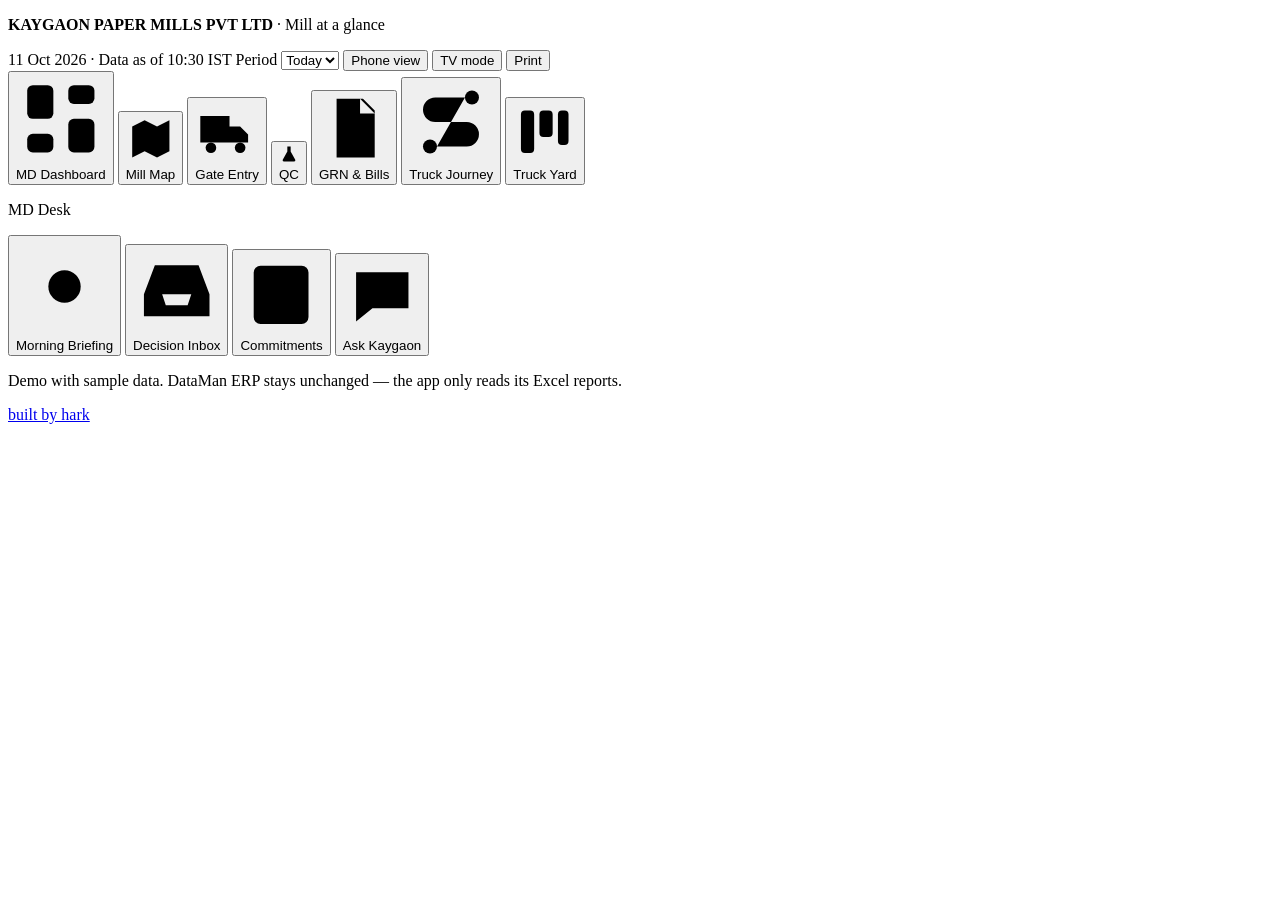
==== index.html @ 0acf844d "Add index.html" ====
<!doctype html>
<html lang="en">
  <head>
    <meta charset="utf-8" />
    <meta name="viewport" content="width=device-width, initial-scale=1" />
    <title>Kaygaon Paper Mills — Management Dashboard (Demo)</title>
    <link rel="stylesheet" href="hark.css" />
    <link rel="stylesheet" href="app.css">
  </head>
  <body>
    <div class="page" id="top">
      <header class="x-top">
        <p class="x-logo"><b>KAYGAON PAPER MILLS PVT LTD</b> · Mill at a glance</p>
        <div class="x-ctl">
          <span>11 Oct 2026 · Data as of 10:30 IST</span>
          <label>Period
            <select data-sel="period">
              <option value="today">Today</option>
              <option value="mtd">MTD</option>
              <option value="ytd">YTD</option>
            </select>
          </label>
          <button type="button" data-act="phone">Phone view</button>
          <button type="button" data-act="tv">TV mode</button>
          <button type="button" data-act="print">Print</button>
        </div>
      </header>
      <div class="x-app">
        <nav class="x-side" aria-label="Screens">
          <button data-go="dash"><svg class="x-ic" viewBox="0 0 24 24" aria-hidden="true"><rect x="3" y="3" width="7" height="9" rx="1.5"/><rect x="14" y="3" width="7" height="5" rx="1.5"/><rect x="14" y="12" width="7" height="9" rx="1.5"/><rect x="3" y="16" width="7" height="5" rx="1.5"/></svg>MD Dashboard</button>
          <button data-go="map"><svg class="x-ic" viewBox="0 0 24 24" aria-hidden="true"><path d="M3 6l6-3 6 3 6-3v15l-6 3-6-3-6 3zM9 3v15M15 6v15"/></svg>Mill Map</button>
          <button data-go="gate"><svg class="x-ic" viewBox="0 0 24 24" aria-hidden="true"><path d="M2 6h11v10H2zM13 10h4l3 3v3h-7"/><circle cx="6" cy="18" r="2"/><circle cx="17" cy="18" r="2"/></svg>Gate Entry</button>
          <button data-go="qc"><svg class="x-ic" viewBox="0 0 24 24" aria-hidden="true"><path d="M9 3h6M10 3v6L4.5 19a1.5 1.5 0 0 0 1.3 2h12.4a1.5 1.5 0 0 0 1.3-2L14 9V3M7 15h10"/></svg>QC</button>
          <button data-go="grn"><svg class="x-ic" viewBox="0 0 24 24" aria-hidden="true"><path d="M6 2h9l4 4v16H6zM14 2v5h5M9 12h7M9 16h7"/></svg>GRN &amp; Bills</button>
          <button data-go="journey"><svg class="x-ic" viewBox="0 0 24 24" aria-hidden="true"><circle cx="6" cy="19" r="2"/><circle cx="18" cy="5" r="2"/><path d="M8 19h8.5a3.5 3.5 0 0 0 0-7h-9a3.5 3.5 0 0 1 0-7H16"/></svg>Truck Journey</button>
          <button data-go="yard"><svg class="x-ic" viewBox="0 0 24 24" aria-hidden="true"><rect x="3" y="4" width="5" height="16" rx="1.5"/><rect x="10" y="4" width="5" height="10" rx="1.5"/><rect x="17" y="4" width="4" height="13" rx="1.5"/></svg>Truck Yard</button>
          <p class="x-grp">MD Desk</p>
          <button data-go="brief"><svg class="x-ic" viewBox="0 0 24 24" aria-hidden="true"><circle cx="12" cy="12" r="4"/><path d="M12 2v2M12 20v2M4.9 4.9l1.4 1.4M17.7 17.7l1.4 1.4M2 12h2M20 12h2M4.9 19.1l1.4-1.4M17.7 6.3l1.4-1.4"/></svg>Morning Briefing</button>
          <button data-go="inbox"><svg class="x-ic" viewBox="0 0 24 24" aria-hidden="true"><path d="M3 13l3-8h12l3 8v6H3zM3 13h5l1 3h6l1-3h5"/></svg>Decision Inbox</button>
          <button data-go="commit"><svg class="x-ic" viewBox="0 0 24 24" aria-hidden="true"><rect x="4" y="4" width="16" height="17" rx="2"/><path d="M8 2v4M16 2v4M8 13l3 3 5-6"/></svg>Commitments</button>
          <button data-go="ask"><svg class="x-ic" viewBox="0 0 24 24" aria-hidden="true"><path d="M4 5h16v11H9l-5 4z"/></svg>Ask Kaygaon</button>
        </nav>
        <main class="main" id="view" aria-live="polite"></main>
      </div>
      <footer class="foot">
        <p>Demo with sample data. DataMan ERP stays unchanged — the app only reads its Excel reports.</p>
        <a class="badge" href="https://hark.com/" target="_blank" rel="noopener"
          ><span class="hark-mark"></span><span>built by hark</span></a
        >
      </footer>
    </div>
    <div class="x-ovl" id="ovl" tabindex="-1" hidden></div>
    <div class="x-toast" id="toast" role="status"></div>
    <script src="hark.js"></script>
    <script src="app.js"></script>
  </body>
</html>
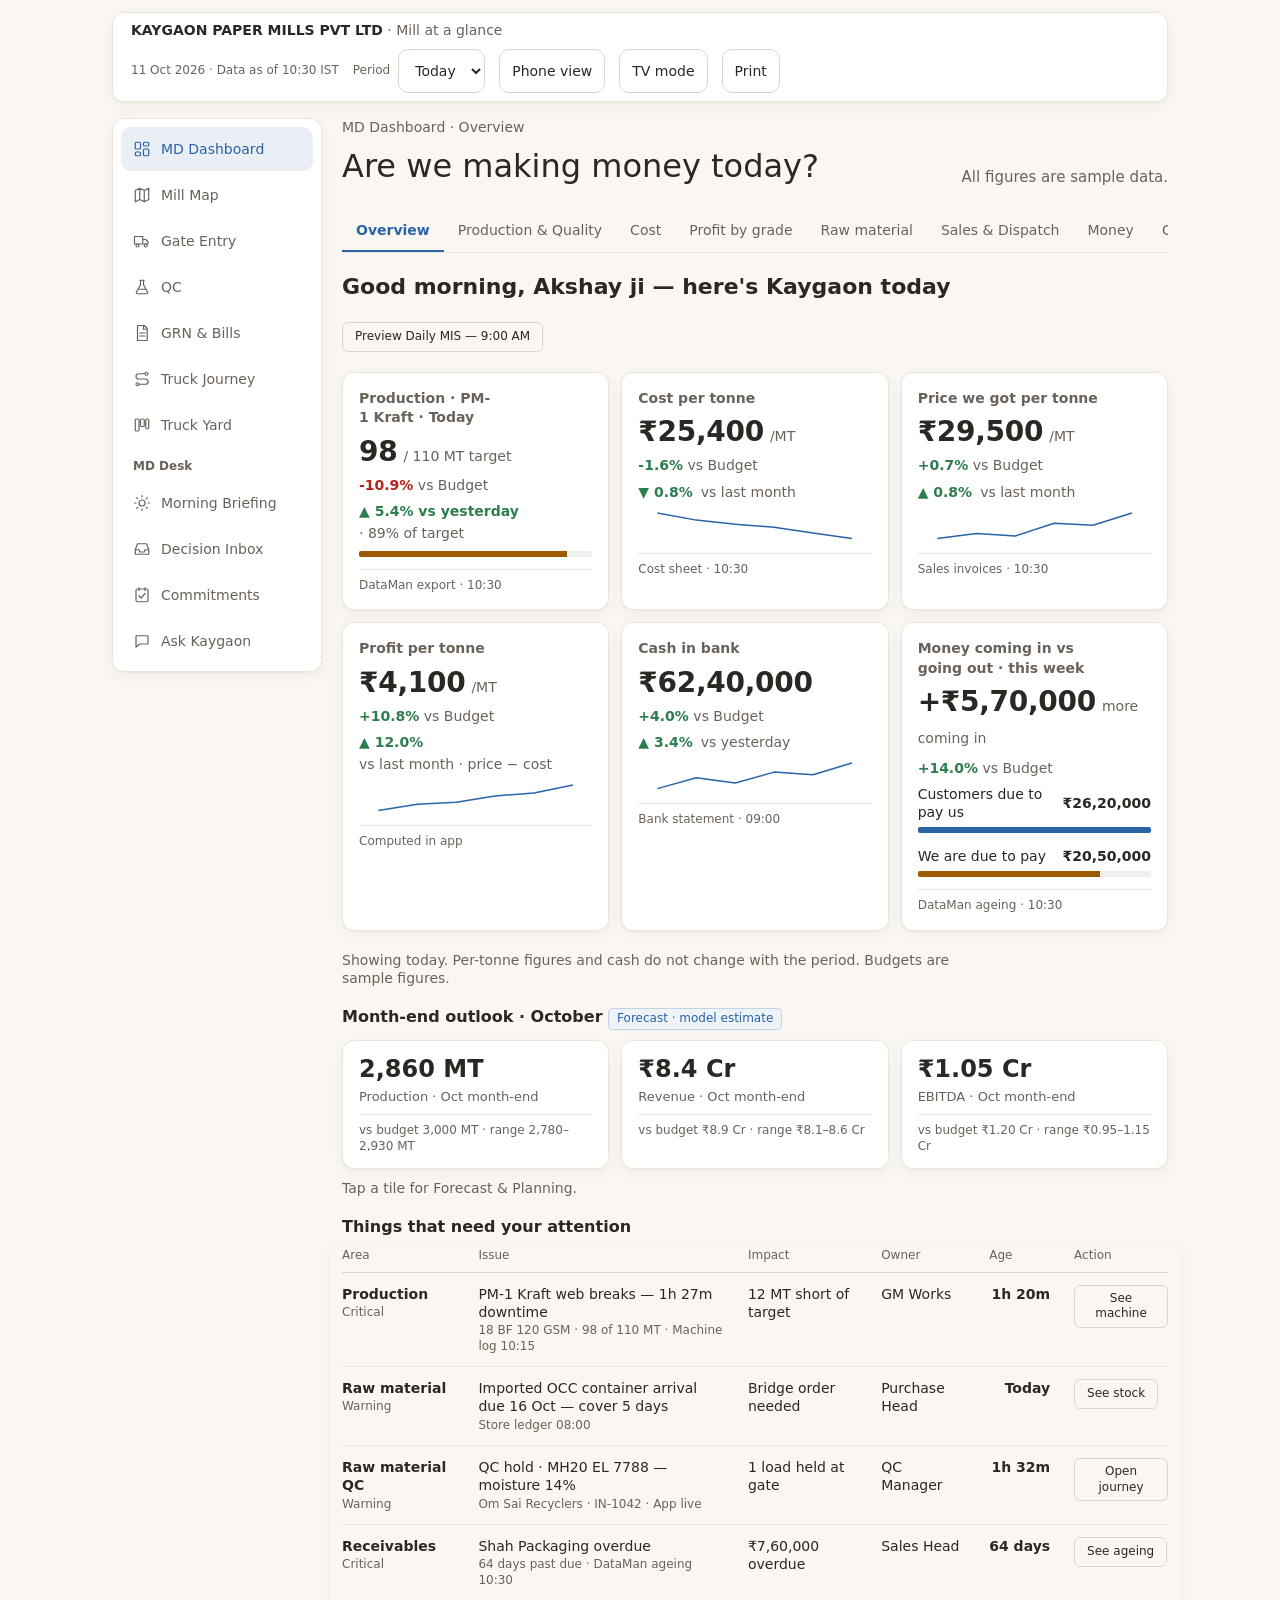
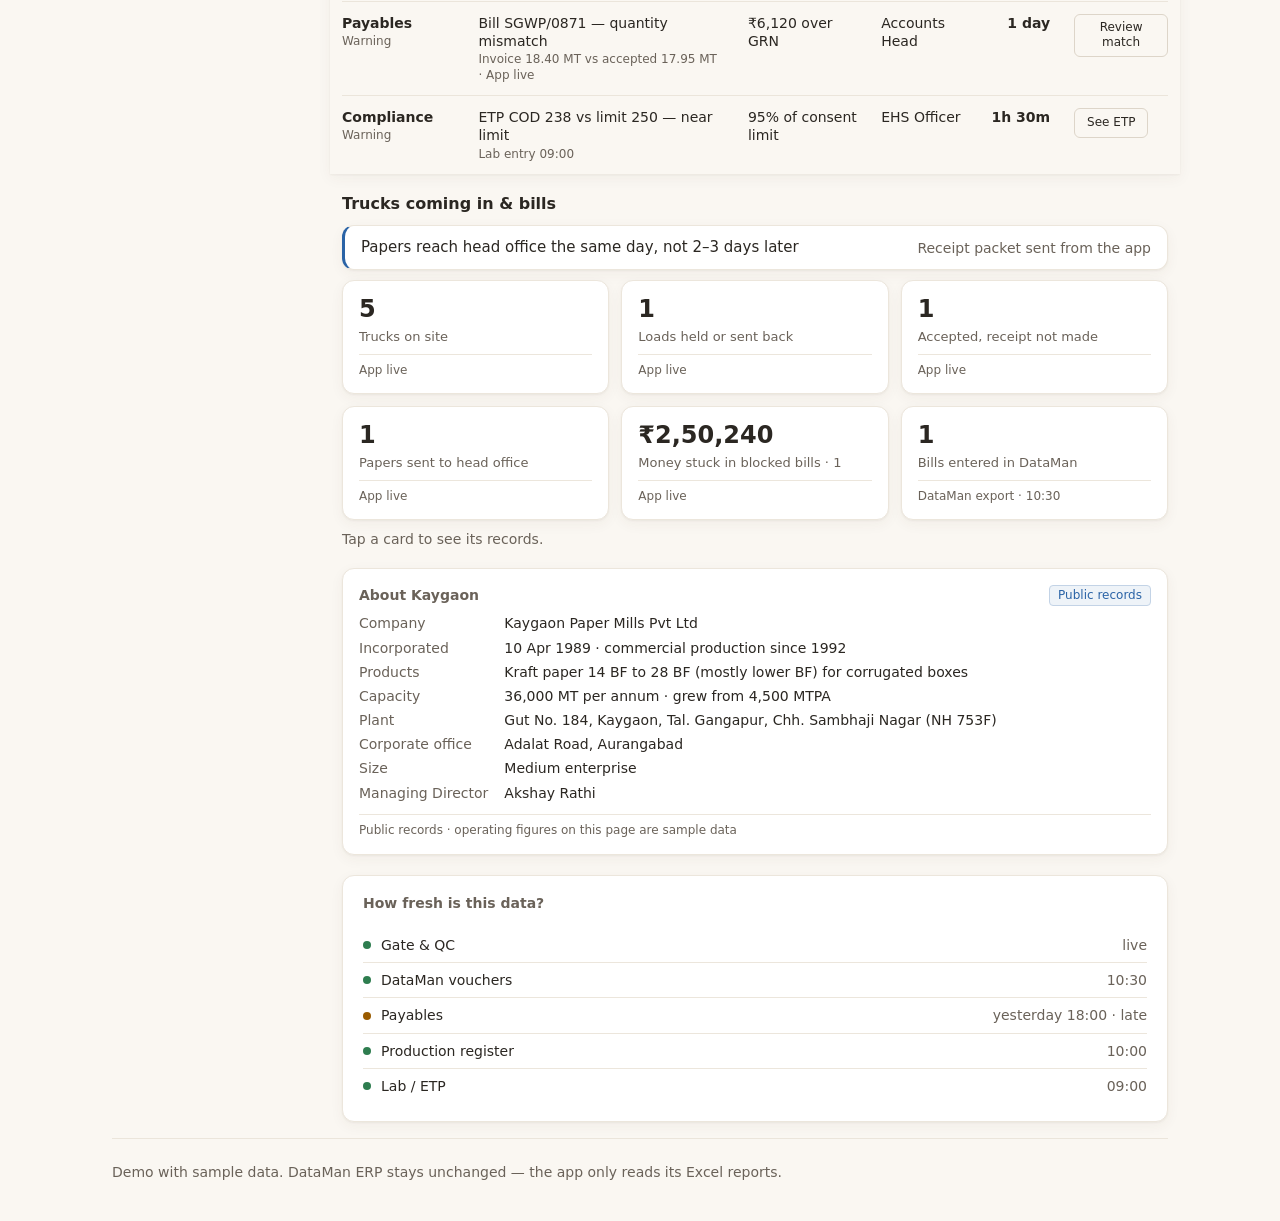
==== commit 80b00a55: "Update index.html" ====
--- a/index.html
+++ b/index.html
@@ -4,7 +4,7 @@
     <meta charset="utf-8" />
     <meta name="viewport" content="width=device-width, initial-scale=1" />
     <title>Kaygaon Paper Mills — Management Dashboard (Demo)</title>
-    <link rel="stylesheet" href="hark.css" />
+    <link rel="stylesheet" href="ui.css" />
     <link rel="stylesheet" href="app.css">
   </head>
   <body>
@@ -44,14 +44,11 @@
       </div>
       <footer class="foot">
         <p>Demo with sample data. DataMan ERP stays unchanged — the app only reads its Excel reports.</p>
-        <a class="badge" href="https://hark.com/" target="_blank" rel="noopener"
-          ><span class="hark-mark"></span><span>built by hark</span></a
-        >
       </footer>
     </div>
     <div class="x-ovl" id="ovl" tabindex="-1" hidden></div>
     <div class="x-toast" id="toast" role="status"></div>
-    <script src="hark.js"></script>
+    <script src="ui.js"></script>
     <script src="app.js"></script>
   </body>
 </html>
--- a/ui.css
+++ b/ui.css
@@ -0,0 +1,689 @@
+/* Design tokens and component styles. Each component's rules follow its @component comment. style-gates: data */
+
+/* @component foundations */
+:root {
+  color-scheme: light dark;
+
+  --text-primary: light-dark(#1d1d1f, #f5f5f7);         /* body text */
+  --text-secondary: light-dark(#636366, #a1a1a6);       /* supporting grey text */
+  --text-tertiary: light-dark(#1d1d1f4d, #f5f5f74d);    /* hollow dots, faint marks; never body text */
+  --text-primary-on: light-dark(#f5f5f7, #1d1d1f);      /* text on --fill-primary */
+  --text-secondary-on: light-dark(#aeaeb2, #5c5c60);    /* grey text on --fill-primary */
+  --fill-primary: light-dark(#1d1d1f, #f5f5f7);         /* the strong fill: solid chips, the nav, the badge */
+  --fill-primary-on: light-dark(#f5f5f7, #1d1d1f);      /* the page background */
+  --fill-secondary: light-dark(#1d1d1f80, #f5f5f780);
+  --fill-tertiary: light-dark(#e8e8ea, #2a2a2d);        /* the grey card, panel and row tint */
+  --fill-segment: light-dark(#3a3a3c, #e2e2e4);         /* the nav's tab track */
+  --fill-system-green: #00a665;                         /* status: done, ready */
+  --fill-system-orange: #ff4d00;                        /* status: now, current */
+  --fill-system-red: light-dark(#da2f35, #f1555b);      /* status: blocked, error */
+  --transparent-primary: light-dark(#1d1d1f4d, #f5f5f74d);
+  --stroke-primary: light-dark(#1d1d1f24, #f5f5f724);   /* strong hairline */
+  --stroke-secondary: light-dark(#1d1d1f12, #f5f5f712); /* faint hairline between rows */
+  --stroke-primary-on: light-dark(#f5f5f71a, #1d1d1f1a);
+  --stroke-composer: light-dark(#f5f5f780, #1d1d1f80);  /* the callout's glass edge */
+  --stroke-system-orange: #ff4d0026;
+  --hover-wash: light-dark(#1d1d1f0d, #f5f5f70d);
+  --hover-wash-primary-on: light-dark(#f9f9fa26, #1d1d1f14);
+
+  /* The hero is light text over a dark photo in both themes. */
+  --hero-surface: #161f39;
+  --hero-text: #f5f5f7;
+  --hero-text-muted: #f5f5f7cc;
+  --hero-scrim-strong: rgb(22 31 57 / 0.78);
+  --hero-scrim-soft: rgb(22 31 57 / 0.3);
+  --hero-scrim-side: rgb(22 31 57 / 0.45);
+  --hero-glass: rgb(22 31 57 / 0.42);
+  --hero-glass-faint: rgb(22 31 57 / 0.35);
+  --hero-glass-stroke: rgb(245 245 247 / 0.28);
+
+  --mat-regular: light-dark(rgb(255 255 255 / 0.56), rgb(29 29 31 / 0.55));
+  --mat-thin: light-dark(rgb(255 255 255 / 0.22), rgb(29 29 31 / 0.4));
+  --mat-agent: light-dark(rgb(255 255 255 / 0.84), rgb(29 29 31 / 0.66));
+  --mat-inverse: color-mix(in srgb, var(--fill-primary) 86%, transparent);  /* the nav: dark on light, light on dark */
+  --ui-blur: blur(50px) saturate(1.6);
+  --ui-shadow: 0 8px 40px #1d1d1f1f;
+
+  --sans: "GT Standard", "GT Standard L", "Geist", -apple-system, BlinkMacSystemFont, "Helvetica Neue", sans-serif;
+  --lh: 1.3;                                            /* every text style is 130% */
+  --weight-light: 300;
+  --weight-regular: 400;
+  --weight-medium: 500;
+  --weight-bold: 600;
+  --size-caption: 12px;                                 /* the smallest text allowed */
+  --size-meta: 13px;
+  --size-small: 14px;
+  --size-body: 15px;
+  --size-prose: 16px;
+  --size-heading: 20px;
+  --size-figure: clamp(24px, 3vw, 32px);
+  --size-title: clamp(26px, 3vw, 32px);
+  --size-display: clamp(34px, 5vw, 48px);
+  --size-lede: clamp(16px, 1.7vw, 20px);
+
+  --type-caption: var(--weight-regular) var(--size-caption)/var(--lh) var(--sans);
+  --type-tag: var(--weight-medium) var(--size-caption)/var(--lh) var(--sans);
+  --type-small: var(--weight-regular) var(--size-small)/var(--lh) var(--sans);
+  --type-label: var(--weight-medium) var(--size-small)/var(--lh) var(--sans);
+  --type-body: var(--weight-regular) var(--size-body)/var(--lh) var(--sans);
+  --type-body-strong: var(--weight-medium) var(--size-body)/var(--lh) var(--sans);
+  --type-heading: var(--weight-medium) var(--size-heading)/var(--lh) var(--sans);
+  --type-lede: var(--weight-medium) var(--size-lede)/var(--lh) var(--sans);
+  --type-figure: var(--weight-regular) var(--size-figure)/var(--lh) var(--sans);
+  --type-title: var(--weight-regular) var(--size-title)/var(--lh) var(--sans);
+  --type-display: var(--weight-medium) var(--size-display)/var(--lh) var(--sans);
+  --type-numeral: var(--weight-regular) 48px/1 var(--sans);
+
+  --r-s: 12px;
+  --r-m: 16px;
+  --r-l: 24px;
+  --r-xl: 32px;
+  --r-pill: 100px;
+
+  --ease-out: cubic-bezier(0.23, 1, 0.32, 1);
+  --dur-quick: 160ms;
+  --dur-draw: 1400ms;
+
+  --page-max: 1120px;
+  --gutter: clamp(16px, 3vw, 32px);                     /* the page's side padding */
+  --tap: 44px;                                          /* the smallest touch target */
+}
+:root[data-theme="light"] { color-scheme: light; }
+:root[data-theme="dark"] { color-scheme: dark; }
+
+* { box-sizing: border-box; }
+html { -webkit-text-size-adjust: 100%; scroll-behavior: smooth; }
+@media (prefers-reduced-motion: reduce) { html { scroll-behavior: auto; } }
+
+body {
+  margin: 0;
+  background: var(--fill-primary-on);
+  color: var(--text-primary);
+  font: var(--type-body);
+  -webkit-font-smoothing: antialiased;
+  overflow-x: hidden;
+}
+
+img { max-width: 100%; display: block; }
+figure { margin-inline: 0; }
+a { color: inherit; }
+b, strong { font-weight: var(--weight-bold); }
+p { margin: 0; text-wrap: pretty; }
+h1, h2, h3 { margin: 0; text-wrap: balance; }
+small { font-size: max(var(--size-caption), 0.85em); }
+.sub { color: var(--text-secondary); }
+
+:focus-visible { outline: 2px solid var(--fill-primary); outline-offset: 3px; border-radius: 6px; }
+
+/* @component page */
+.page {
+  max-width: var(--page-max);
+  margin: 0 auto;
+  padding-inline: var(--gutter);
+  padding-block: 12px 40px;
+  display: grid;
+  grid-template-columns: minmax(0, 1fr);
+  gap: 16px;
+}
+.main { display: grid; grid-template-columns: minmax(0, 1fr); gap: 16px; min-width: 0; }
+
+.glass {
+  background: var(--mat-inverse);
+  -webkit-backdrop-filter: var(--ui-blur);
+  backdrop-filter: var(--ui-blur);
+  border: 1px solid var(--stroke-primary-on);
+}
+.nav {
+  position: sticky;
+  top: calc(env(safe-area-inset-top, 0px) + 12px);
+  z-index: 20;
+  justify-self: center;
+  max-width: 100%;
+  display: flex;
+  align-items: center;
+  gap: 6px;
+  padding: 5px;
+  border-radius: var(--r-pill);
+  box-shadow: var(--ui-shadow);
+}
+.nav :focus-visible { outline-color: var(--fill-primary-on); }
+.seg {
+  display: flex;
+  min-width: 0;
+  overflow-x: auto;
+  scrollbar-width: none;
+  border-radius: var(--r-pill);
+  background: var(--fill-segment);
+}
+.seg::-webkit-scrollbar { display: none; }
+.seg a {
+  flex: none;
+  padding: 8px 14px;
+  border-radius: var(--r-pill);
+  font: var(--type-label);
+  color: var(--text-secondary-on);
+  text-decoration: none;
+  white-space: nowrap;
+}
+.seg a:hover { color: var(--text-primary-on); }
+/* The active tab carries its own fill so its text is measured against it. */
+.seg a[aria-current="true"] { background: var(--fill-primary-on); color: var(--text-primary); }
+.theme-btn {
+  flex: none;
+  width: 36px; height: 36px;
+  display: grid;
+  place-items: center;
+  border: 0;
+  border-radius: 50%;
+  background: var(--hover-wash-primary-on);
+  color: var(--text-primary-on);
+  cursor: pointer;
+}
+.theme-btn:hover { box-shadow: inset 0 0 0 100px var(--hover-wash-primary-on); }
+.theme-btn::before { content: ""; width: 14px; height: 14px; border-radius: 50%; box-shadow: inset 0 0 0 1.5px currentColor; background: linear-gradient(to right, light-dark(currentColor, transparent) 50%, light-dark(transparent, currentColor) 50%); }
+@media (max-width: 599px) {
+  .seg a { display: flex; align-items: center; min-height: var(--tap); }
+  .theme-btn { width: var(--tap); height: var(--tap); }
+}
+
+/* @component footer */
+.foot {
+  display: flex;
+  flex-wrap: wrap;
+  align-items: center;
+  justify-content: space-between;
+  gap: 16px 24px;
+  padding-top: 24px;
+  border-top: 1px solid var(--stroke-secondary);
+  font-size: var(--size-small);
+  color: var(--text-secondary);
+}
+.foot strong { color: var(--text-primary); }
+.foot nav { display: flex; flex-wrap: wrap; gap: 6px; }
+.foot nav a {
+  padding: 6px 12px;
+  border-radius: var(--r-pill);
+  background: var(--fill-tertiary);
+  color: var(--text-primary);
+  font: var(--type-tag);
+  text-decoration: none;
+}
+.foot nav a:hover { box-shadow: inset 0 0 0 100px var(--hover-wash); }
+.badge {
+  display: inline-flex;
+  align-items: center;
+  gap: 10px;
+  padding: 12px 16px;
+  border-radius: var(--r-xl);
+  background: var(--fill-primary);
+  color: var(--text-primary-on);
+  box-shadow: var(--ui-shadow);
+  font: var(--weight-medium) var(--size-body)/1.1 var(--sans);
+  text-decoration: none;
+}
+.badge:hover { box-shadow: var(--ui-shadow), inset 0 0 0 100px var(--hover-wash-primary-on); }
+.brand-mark { display: inline-grid; place-items: center; }
+.brand-mark svg { display: block; }
+@media (max-width: 599px) {
+  .foot nav a { display: inline-flex; align-items: center; min-height: var(--tap); min-width: var(--tap); }
+  .badge { min-height: var(--tap); }
+}
+
+/* @component chip */
+.chip {
+  display: inline-flex;
+  align-items: center;
+  gap: 6px;
+  padding: 4px 10px 4px 8px;
+  border-radius: var(--r-pill);
+  font: var(--type-tag);
+  max-width: 100%;
+  background: var(--fill-tertiary);
+  color: var(--text-secondary);
+  vertical-align: middle;
+}
+.chip::before {
+  content: "";
+  width: 7px; height: 7px;
+  border-radius: 50%;
+  flex: none;
+  box-shadow: inset 0 0 0 1.5px var(--text-tertiary);
+}
+.chip--solid { background: var(--fill-primary); color: var(--text-primary-on); }
+.chip--solid::before { background: var(--fill-system-green); box-shadow: none; }
+td .chip { white-space: nowrap; }
+/* @component dot */
+.dot {
+  display: inline-flex;
+  align-items: center;
+  gap: 6px;
+  margin-top: 4px;
+  font: var(--type-tag);
+  color: var(--text-primary);
+}
+.dot::before { content: ""; width: 7px; height: 7px; border-radius: 50%; background: var(--fill-system-green); }
+tbody th .dot { display: flex; width: fit-content; }
+/* @component pill */
+.pill {
+  display: inline-block;
+  padding: 1px 8px;
+  border-radius: var(--r-pill);
+  background: var(--fill-tertiary);
+  color: var(--text-secondary);
+  font: var(--type-tag);
+  white-space: normal;
+  vertical-align: 1px;
+}
+/* @component button, link and links */
+.btn {
+  display: inline-flex;
+  align-items: center;
+  gap: 6px;
+  min-height: 30px;
+  padding: 5px 12px;
+  border-radius: var(--r-s);
+  background: var(--fill-primary-on);
+  color: var(--text-primary);
+  border: 1px solid var(--stroke-primary);
+  font: var(--type-tag);
+  text-decoration: none;
+  max-width: 100%;
+  transition: box-shadow var(--dur-quick) ease;
+}
+.btn:hover { box-shadow: inset 0 0 0 100px var(--hover-wash); }
+.btn[target="_blank"]::after { content: "\2197"; font-size: 11px; color: var(--text-secondary); }
+.link {
+  color: var(--text-primary);
+  text-decoration: underline;
+  text-decoration-color: var(--stroke-primary);
+  text-underline-offset: 3px;
+  max-width: 100%;
+  overflow-wrap: anywhere;
+}
+.link:hover { text-decoration-color: currentColor; }
+.links { display: flex; flex-wrap: wrap; gap: 8px; }
+@media (pointer: coarse), (max-width: 599px) { .btn { min-height: var(--tap); padding-inline: 14px; } }
+@media (max-width: 599px) {
+  .link { display: inline-flex; align-items: center; min-width: var(--tap); min-height: var(--tap); margin: -13px 0; vertical-align: middle; }
+}
+/* @component text and fineprint */
+.prose { display: grid; gap: 12px; max-width: 68ch; font-size: var(--size-prose); }
+.fineprint { font-size: var(--size-small); color: var(--text-secondary); max-width: 70ch; }
+/* @component hero */
+.hero {
+  position: relative;
+  min-height: clamp(460px, 64vh, 660px);
+  border-radius: var(--r-xl);
+  overflow: hidden;
+  display: flex;
+  align-items: flex-end;
+  color: var(--hero-text);
+  isolation: isolate;
+  box-shadow: var(--ui-shadow);
+  background: var(--hero-surface);
+}
+/* Without a photo the hero is as tall as its copy, so the callout sits beside the copy instead of over it. */
+.hero:not(:has(.hero__img)) { min-height: 0; background: var(--hero-surface) center / cover no-repeat; }
+.hero:not(:has(.hero__img))::after { background: linear-gradient(to right, var(--hero-scrim-side) 0%, transparent 60%); }
+@media (min-width: 761px) {
+  .hero:not(:has(.hero__img)) > .callout { position: static; flex: none; align-self: flex-start; margin: clamp(16px, 2.4vw, 24px) clamp(16px, 2.4vw, 24px) clamp(16px, 2.4vw, 24px) auto; }
+}
+.hero__img {
+  position: absolute;
+  inset: 0;
+  width: 100%;
+  height: 100%;
+  object-fit: cover;
+  object-position: 40% 60%;
+  z-index: -2;
+}
+.hero::after {
+  content: "";
+  position: absolute;
+  inset: 0;
+  z-index: -1;
+  background:
+    linear-gradient(to top, var(--hero-scrim-strong) 0%, var(--hero-scrim-soft) 42%, transparent 66%),
+    linear-gradient(to right, var(--hero-scrim-side) 0%, transparent 60%);
+}
+.hero__copy {
+  display: grid;
+  gap: 14px;
+  max-width: 40rem;
+  padding: clamp(24px, 4vw, 48px);
+  padding-bottom: clamp(28px, 3.4vw, 44px);
+}
+.hero__eyebrow {
+  justify-self: start;
+  padding: 6px 12px;
+  border-radius: var(--r-pill);
+  background: var(--hero-glass);
+  border: 1px solid var(--hero-glass-stroke);
+  -webkit-backdrop-filter: var(--ui-blur);
+  backdrop-filter: var(--ui-blur);
+  font: var(--type-label);
+}
+.hero h1 { font: var(--type-display); letter-spacing: 0; }
+.hero h1 em { font-style: normal; }
+.hero__sub { font: var(--type-lede); max-width: 34ch; }
+.hero__meta { font-size: var(--size-small); color: var(--hero-text-muted); }
+.hero__credit {
+  position: absolute;
+  right: clamp(20px, 3vw, 32px);
+  bottom: 16px;
+  padding: 4px 10px;
+  border-radius: var(--r-pill);
+  background: var(--hero-glass-faint);
+  -webkit-backdrop-filter: var(--ui-blur);
+  backdrop-filter: var(--ui-blur);
+  font: var(--type-caption);
+  color: var(--hero-text-muted);
+}
+.hero > .callout {
+  position: absolute;
+  top: clamp(16px, 2.4vw, 24px);
+  right: clamp(16px, 2.4vw, 24px);
+  width: min(320px, calc(100% - 32px));
+}
+@media (max-width: 760px) {
+  .hero { flex-direction: column; justify-content: flex-end; align-items: stretch; min-height: 0; }
+  .hero__img { object-position: 22% 50%; }
+  .hero__copy { padding-top: 260px; padding-bottom: 28px; }
+  .hero:not(:has(.hero__img)) .hero__copy { padding-top: clamp(24px, 4vw, 48px); }
+  .hero__credit { top: 16px; right: 16px; bottom: auto; }
+  .hero > .callout { position: static; width: auto; margin: 0 12px 12px; }
+}
+/* @component callout */
+.callout {
+  max-width: 420px;
+  display: grid;
+  gap: 10px;
+  padding: 16px 18px 18px;
+  border-radius: var(--r-l);
+  background: var(--mat-agent);
+  -webkit-backdrop-filter: var(--ui-blur);
+  backdrop-filter: var(--ui-blur);
+  border: 1px solid var(--stroke-composer);
+  box-shadow: var(--ui-shadow);
+  color: var(--text-primary);
+  font-size: var(--size-small);
+}
+.callout__head { display: flex; align-items: center; gap: 8px; color: var(--text-secondary); font-weight: var(--weight-medium); }
+.callout__head svg { color: var(--text-primary); }
+.callout__lead { font-size: var(--size-body); }
+.callout .fineprint { font-size: var(--size-caption); }
+.callout .btn { justify-self: start; }
+/* @component stats */
+.stats { display: grid; grid-auto-flow: column; grid-auto-columns: minmax(0, 1fr); padding-top: 8px; }
+.stat {
+  display: grid;
+  grid-template-rows: 1fr auto;
+  gap: 4px;
+  padding: 12px 24px;
+  border-left: 1px solid var(--stroke-secondary);
+}
+.stat:first-child { border-left: 0; padding-left: 0; }
+.stat__fig { font: var(--type-figure); font-variant-numeric: tabular-nums; }
+.stat__label { font-size: var(--size-small); color: var(--text-secondary); }
+@media (max-width: 760px) {
+  .stats { grid-auto-flow: row; grid-template-columns: auto minmax(0, 1fr); column-gap: 12px; padding-top: 0; }
+  .stat { grid-column: 1 / -1; grid-template-columns: subgrid; align-items: baseline; gap: 12px; padding: 14px 0; border-left: 0; border-top: 1px solid var(--stroke-secondary); }
+  .stat:first-child { border-top: 0; }
+}
+/* @component section */
+.section {
+  padding-block: clamp(40px, 6vw, 72px) clamp(16px, 2vw, 24px);
+  border-top: 1px solid var(--stroke-secondary);
+  scroll-margin-top: calc(env(safe-area-inset-top, 0px) + 72px); /* Clears the sticky .nav: its top offset plus its tallest height, 56px. */
+  min-width: 0;
+}
+.section > * + * { margin-top: clamp(20px, 2.4vw, 28px); }
+.section > .head + * { margin-top: 0; }
+.head {
+  display: grid;
+  grid-template-columns: minmax(0, 1.65fr) minmax(0, 1fr);
+  gap: 10px 40px;
+  align-items: end;
+  margin-bottom: clamp(24px, 3vw, 36px);
+}
+.head__eyebrow { grid-column: 1 / -1; font: var(--type-label); color: var(--text-secondary); }
+.head h2 { font: var(--type-title); }
+.head__sub { justify-self: end; font-size: var(--size-body); color: var(--text-secondary); max-width: 44ch; text-align: right; }
+@media (max-width: 900px) { .head { grid-template-columns: 1fr; } .head__sub { justify-self: start; text-align: left; } }
+/* @component table */
+.table-wrap { margin-inline: -12px; padding-inline: 12px; overflow-x: auto; }
+table { width: 100%; border-collapse: collapse; font: var(--type-small); font-variant-numeric: tabular-nums; }
+caption { text-align: left; font: var(--type-caption); color: var(--text-secondary); padding: 0 0 10px; }
+th, td { text-align: left; vertical-align: top; padding: 12px; border-bottom: 1px solid var(--stroke-secondary); }
+th:first-child, td:first-child { padding-left: 0; }
+th:last-child, td:last-child { padding-right: 0; }
+thead th {
+  font: var(--type-tag);
+  color: var(--text-secondary);
+  border-bottom-color: var(--stroke-primary);
+  padding-top: 0;
+  padding-bottom: 8px;
+  white-space: nowrap;
+}
+tbody th { font-weight: var(--weight-bold); }
+tbody tr:last-child > * { border-bottom: 0; }
+.rowhead { white-space: nowrap; }
+td small, th small { display: block; font: var(--type-caption); color: var(--text-secondary); margin-top: 2px; }
+td.num { font-weight: var(--weight-bold); white-space: nowrap; }
+td.num small { white-space: normal; }
+.muted { color: var(--text-secondary); }
+tr.is-highlight > * { background: var(--fill-tertiary); }
+tr.is-highlight > :first-child { box-shadow: -12px 0 var(--fill-tertiary); }
+tr.is-highlight > :last-child { box-shadow: 12px 0 var(--fill-tertiary); }
+.after-table { margin-top: 20px; padding-inline: 12px; }
+@media (max-width: 599px) {
+  .table-wrap table, .table-wrap tbody, .table-wrap tr, .table-wrap th, .table-wrap td { display: block; }
+  .table-wrap thead { display: none; }
+  .table-wrap caption { display: block; text-align: left; }
+  .table-wrap tbody tr { padding: 12px 0; border-bottom: 1px solid var(--stroke-secondary); }
+  .table-wrap tbody tr.is-highlight { margin-inline: -12px; padding-inline: 12px; background: var(--fill-tertiary); }
+  .table-wrap tbody tr.is-highlight > * { background: none; box-shadow: none; }
+  .table-wrap tbody tr > * { border-bottom: 0; padding: 2px 0; }
+  .table-wrap tbody td.is-empty { display: none; }
+  .table-wrap tbody td[data-label] { display: grid; grid-template-columns: minmax(0, 8em) minmax(0, 1fr); column-gap: 12px; }
+  .table-wrap tbody td[data-label]::before { content: attr(data-label) " "; color: var(--text-secondary); font-size: var(--size-caption); }
+  .rowhead { white-space: normal; }
+}
+/* @component compare */
+.compare { margin-inline: -12px; overflow-x: auto; scroll-snap-type: x mandatory; }
+.compare table { table-layout: fixed; min-width: calc(var(--compare-cols, 3) * 200px); }
+.compare th, .compare td { scroll-snap-align: start; padding-inline: 12px; }
+.compare thead th { font: var(--type-body-strong); color: var(--text-primary); white-space: normal; padding-top: 0; padding-bottom: 14px; border-bottom-color: var(--stroke-secondary); }
+/* On light tiles a white product backdrop blends into the grey. */
+.compare__media { position: relative; display: grid; grid-template: minmax(0, 1fr) / minmax(0, 1fr); place-items: center; width: 100%; aspect-ratio: 4 / 3; max-height: 240px; margin: 0 0 12px; padding: 16px; border-radius: var(--r-m); background: var(--fill-tertiary); }
+.compare__media img { max-width: 100%; max-height: 100%; mix-blend-mode: multiply; }
+.compare thead th > .chip { display: flex; width: fit-content; margin-top: 8px; }
+.compare:has(.compare__media) thead th:not(:has(.compare__media))::before { content: ""; display: block; width: 100%; aspect-ratio: 4 / 3; max-height: 240px; margin-bottom: 12px; border-radius: var(--r-m); background: var(--fill-tertiary); }
+:root[data-theme="dark"] .compare__media img { mix-blend-mode: normal; border-radius: var(--r-s); }
+@media (prefers-color-scheme: dark) { :root:not([data-theme="light"]) .compare__media img { mix-blend-mode: normal; border-radius: var(--r-s); } }
+/* The header column shrinks to nothing on screen but stays in the table, so screen readers keep each value's row header. */
+.js .compare tbody th[scope="row"], .js .compare thead td:first-child { width: 0; padding: 0; border: 0; overflow: hidden; clip-path: inset(50%); white-space: nowrap; }
+.js .compare td[data-label]::before { content: attr(data-label); content: attr(data-label) / ""; display: block; margin-bottom: 4px; font: var(--type-caption); color: var(--text-secondary); }
+@media (max-width: 599px) { .compare table { min-width: calc(var(--compare-cols, 3) * 68vw); } }
+/* @component steps */
+.step {
+  display: grid;
+  grid-template-columns: 112px minmax(0, 1fr) minmax(220px, 0.78fr);
+  gap: 16px 28px;
+  padding: 28px 0;
+  border-bottom: 1px solid var(--stroke-secondary);
+}
+.step > * { min-width: 0; }
+.steps > .step:last-child { border-bottom: 0; }
+.step p + p { margin-top: 8px; }
+.step__num { font: var(--type-numeral); color: var(--text-primary); font-variant-numeric: tabular-nums; }
+.step__eyebrow { margin-top: 8px; font: var(--type-label); color: var(--text-secondary); }
+.step h3 { font: var(--type-heading); margin-bottom: 12px; }
+.step__pills { list-style: none; margin: 0 0 14px; padding: 0; display: flex; flex-wrap: wrap; gap: 6px; }
+.step__pills li {
+  padding: 4px 10px;
+  border-radius: var(--r-pill);
+  border: 1px solid var(--stroke-primary);
+  font-size: var(--size-meta);
+  color: var(--text-secondary);
+  max-width: 100%;
+}
+.step__pills b { color: var(--text-primary); font-weight: var(--weight-bold); }
+.step__panel {
+  align-self: start;
+  margin: 0;
+  padding: 16px 18px;
+  border-radius: var(--r-m);
+  background: var(--fill-tertiary);
+  font-size: var(--size-small);
+}
+.step__panel dt { font-size: var(--size-caption); color: var(--text-secondary); margin-bottom: 2px; }
+.step__panel dd { margin: 0 0 12px; }
+.step__panel dd:last-child { margin-bottom: 0; }
+.step__panel .fineprint { display: block; margin-top: 6px; font-size: var(--size-caption); }
+.step__panel .btn { margin-top: 8px; }
+.step__figure { grid-column: 2 / span 2; margin: 0; }
+.step__figure img { width: 100%; height: clamp(200px, 26vw, 320px); object-fit: cover; border-radius: var(--r-m); }
+.step__figure figcaption { font-size: var(--size-caption); color: var(--text-secondary); padding-top: 10px; }
+@media (min-width: 901px) {
+  .step:not(:has(> .step__panel)) { grid-template-columns: 112px minmax(0, 1fr); }
+  .step:not(:has(> .step__panel)) > .step__figure { grid-column: 2; }
+}
+@media (max-width: 900px) {
+  .step { grid-template-columns: minmax(0, 1fr); gap: 14px; }
+  .step__figure { grid-column: 1; }
+  .step__intro { display: flex; align-items: baseline; gap: 14px; }
+  .step__num { font-size: 40px; }
+  .step__eyebrow { margin-top: 0; }
+}
+/* @component checklist */
+.checklist { display: grid; grid-template-columns: minmax(0, 1.4fr) auto minmax(0, 1fr); column-gap: 20px; list-style: none; margin: 0; padding: 0; }
+.checklist:not(:has(.checklist__note)) { grid-template-columns: minmax(0, 1fr) auto; }
+.checklist > li {
+  display: grid;
+  grid-column: 1 / -1;
+  grid-template-columns: subgrid;
+  row-gap: 8px;
+  align-items: center;
+  padding: 14px 0;
+  border-bottom: 1px solid var(--stroke-secondary);
+}
+.checklist > li:last-child { border-bottom: 0; }
+.checklist__item { grid-column: 1; font-weight: var(--weight-bold); }
+.checklist > li > .chip { grid-column: 2; justify-self: start; }
+.checklist:not(:has(.checklist__note)) > li > .chip { justify-self: end; }
+.checklist__item small { display: block; font-weight: var(--weight-regular); font-size: var(--size-caption); color: var(--text-secondary); margin-top: 2px; }
+.checklist__note { grid-column: 3; font-size: var(--size-small); color: var(--text-secondary); }
+.checklist > li.is-done .checklist__item { text-decoration: line-through; text-decoration-color: var(--text-tertiary); }
+@media (max-width: 760px) {
+  .checklist { grid-template-columns: minmax(0, 1fr) auto; }
+  .checklist > li > .chip { justify-self: end; }
+  .checklist__note { grid-column: 1 / -1; }
+}
+/* @component breakdown */
+.breakdown { max-width: 720px; }
+@media (min-width: 901px) { .section > .breakdown, .section > .aside { max-width: calc((100% - 40px) * 1.65 / 2.65); } }
+.breakdown dl { margin: 0; }
+.breakdown .row {
+  display: flex;
+  align-items: baseline;
+  justify-content: space-between;
+  gap: 16px;
+  padding: 14px 0;
+  border-bottom: 1px solid var(--stroke-secondary);
+}
+.breakdown dt { font-size: var(--size-body); }
+.breakdown dt small { display: block; color: var(--text-secondary); font-size: var(--size-meta); margin-top: 2px; }
+.breakdown dd { margin: 0; font-weight: var(--weight-bold); font-size: var(--size-body); white-space: nowrap; font-variant-numeric: tabular-nums; }
+.breakdown .row--total {
+  margin-top: -1px;
+  padding: 18px 0 0;
+  border-top: 1px solid var(--stroke-primary);
+  border-bottom: 0;
+  flex-wrap: wrap;
+  align-items: baseline;
+}
+.breakdown .row--total dt { font: var(--type-body-strong); }
+.breakdown .row--total dd { font: var(--type-figure); white-space: normal; }
+.breakdown .fineprint { margin-top: 16px; }
+/* @component pair */
+.pair { display: grid; grid-template-columns: repeat(2, minmax(0, 1fr)); gap: clamp(20px, 3vw, 40px); align-items: start; }
+.pair:has(> :is(.callout, .aside):last-child) { grid-template-columns: minmax(0, 1.65fr) minmax(0, 1fr); column-gap: 40px; }
+.pair > .callout { max-width: none; }
+@media (max-width: 760px) { .pair, .pair:has(> :is(.callout, .aside):last-child) { grid-template-columns: minmax(0, 1fr); } }
+/* @component timeline */
+.timeline { display: grid; grid-template-columns: 210px minmax(0, 1fr) auto; column-gap: 28px; list-style: none; margin-inline: 0; margin-bottom: 0; padding: 0; }
+.timeline > li {
+  display: grid;
+  grid-column: 1 / -1;
+  grid-template-columns: subgrid;
+  row-gap: 8px;
+  align-items: start;
+  padding: 18px 0;
+  border-bottom: 1px solid var(--stroke-secondary);
+}
+.timeline > li:first-child { padding-top: 0; }
+.timeline > li:last-child { border-bottom: 0; padding-bottom: 0; }
+.timeline__when { display: flex; align-items: baseline; gap: 12px; font-weight: var(--weight-bold); }
+.timeline__when::before {
+  content: "";
+  width: 8px; height: 8px;
+  flex: none;
+  border-radius: 50%;
+  box-shadow: inset 0 0 0 1.5px var(--text-tertiary);
+  transform: translateY(-1px);
+}
+.timeline > li.is-current .timeline__when::before { background: var(--fill-system-orange); box-shadow: 0 0 0 4px var(--stroke-system-orange); }
+.timeline > li > p:has(> .chip:only-child) { justify-self: end; }
+.timeline__what ul { margin: 0; padding-left: 18px; }
+.timeline__what li { margin-bottom: 4px; }
+.timeline__what li:last-child { margin-bottom: 0; }
+.timeline__what p + p { margin-top: 6px; }
+@media (max-width: 900px) {
+  .timeline { grid-template-columns: minmax(0, 1fr); }
+  .timeline > li > p:has(> .chip:only-child) { justify-self: start; }
+  .timeline__what, .timeline > li > p:last-child { padding-left: 20px; }
+}
+/* @component cards */
+.cards { display: grid; grid-template-columns: repeat(auto-fit, minmax(min(100%, 260px), 1fr)); gap: 16px; }
+.cards:has(> :nth-child(4):last-child) { grid-template-columns: repeat(2, minmax(0, 1fr)); }
+.cards > div { padding: 22px 24px; border-radius: var(--r-m); background: var(--fill-tertiary); }
+.cards h3 { font: var(--type-heading); margin-bottom: 10px; }
+.cards ul { margin: 0; padding: 0; list-style: none; }
+.cards li { padding: 10px 0; border-bottom: 1px solid var(--stroke-secondary); }
+.cards li:last-child { border-bottom: 0; padding-bottom: 0; }
+.cards__media { display: grid; grid-template: minmax(0, 1fr) / minmax(0, 1fr); place-items: center; aspect-ratio: 4 / 3; max-height: 220px; margin: 0 0 14px; padding: 12px; border-radius: var(--r-s); background: var(--fill-primary-on); }
+.cards__media img { max-width: 100%; max-height: 100%; mix-blend-mode: multiply; }
+:root[data-theme="dark"] .cards__media img { mix-blend-mode: normal; }
+@media (prefers-color-scheme: dark) { :root:not([data-theme="light"]) .cards__media img { mix-blend-mode: normal; } }
+.cards .quote { font: var(--type-heading); margin-bottom: 8px; text-wrap: balance; }
+@media (max-width: 900px) { .cards { grid-template-columns: 1fr; } }
+@media (max-width: 760px) { .cards:has(> :nth-child(4):last-child) { grid-template-columns: minmax(0, 1fr); } }
+/* @component aside */
+.aside {
+  max-width: 62ch;
+  padding: 20px 22px;
+  border: 1.5px dashed var(--stroke-primary);
+  border-radius: var(--r-m);
+}
+.aside h3 { font: var(--type-heading); margin-bottom: 6px; }
+/* @component chart */
+.chart { margin-bottom: 8px; padding: 20px 20px 12px; border-radius: var(--r-m); background: var(--fill-tertiary); overflow-x: auto; }
+.chart__cap { font-size: var(--size-caption); color: var(--text-secondary); margin-bottom: 12px; }
+.chart svg { width: 100%; height: auto; display: block; }
+.pf-grid { stroke: var(--stroke-primary); stroke-width: 1; }
+.pf-line { stroke: var(--fill-primary); stroke-width: 2.4; fill: none; stroke-linejoin: round; stroke-linecap: round; }
+.pf-fill { fill: var(--fill-primary); opacity: 0.07; }
+.pf-dot { fill: var(--fill-primary-on); stroke: var(--fill-primary); stroke-width: 2; }
+.pf-alt { fill: var(--text-primary); font: var(--weight-bold) var(--size-body) var(--sans); text-anchor: middle; }
+.pf-name { fill: var(--text-secondary); font: var(--weight-medium) var(--size-meta) var(--sans); text-anchor: middle; }
+.pf-num { fill: var(--text-tertiary); font: var(--weight-medium) var(--size-meta) var(--sans); text-anchor: middle; }
+.pf-axis { fill: var(--text-secondary); font: var(--weight-regular) var(--size-caption) var(--sans); }
+.js .chart:not(.is-in) .pf-line { stroke-dasharray: 1400; stroke-dashoffset: 1400; }
+.js .chart.is-in .pf-line { stroke-dasharray: 1400; stroke-dashoffset: 0; transition: stroke-dashoffset var(--dur-draw) var(--ease-out) 120ms; }
+@media (prefers-reduced-motion: reduce) { .js .chart .pf-line { stroke-dasharray: none; stroke-dashoffset: 0; transition: none; } }
+/* @component figure */
+.band { margin-inline: 0; margin-bottom: 0; }
+.band img { width: 100%; height: clamp(240px, 40vw, 520px); object-fit: cover; border-radius: var(--r-xl); }
+.band figcaption { font-size: var(--size-caption); color: var(--text-secondary); padding: 10px 4px 0; }
+.is-portrait img { width: auto; max-width: 100%; height: clamp(320px, 48vw, 560px); }
--- a/app.css
+++ b/app.css
@@ -0,0 +1,234 @@
+
+      /* Friendly theme: warm off-white page, white 12px cards with gentle shadows, one data blue; green / amber / red for status only. */
+      :root, :root[data-theme] { color-scheme: light; }
+      :root {
+        --sans: system-ui, -apple-system, "Segoe UI", Roboto, "Helvetica Neue", Arial, sans-serif;
+        --fill-primary-on: #faf7f2; --fill-tertiary: #f4f0e9; --fill-primary: #2a63a6;
+        --text-primary: #2b2722; --text-secondary: #6a6259; --text-primary-on: #ffffff; --text-secondary-on: #e6eef7;
+        --stroke-primary: #ddd5c9; --stroke-secondary: #ebe5db; --hover-wash: #f4f0e9;
+        --x-navy: #3b352f; --x-data: #2a63a6; --x-ok: #2e7d4f; --x-warn: #9a5b00; --x-crit: #b42318; --x-line: #ece6dc; --x-r: 12px;
+        --x-sh: 0 1px 2px rgb(70 50 30 / 0.05), 0 4px 14px rgb(70 50 30 / 0.05);
+        --dur-quick: 120ms;
+        --chart-ink: #2a63a6; --chart-ink-2: #9a9086; --chart-good: #2e7d4f; --chart-bad: #b42318; --chart-grid: #efe9e0; --chart-reference: #a89e92;
+      }
+      body { background: #faf7f2; }
+      .x-data { --t: var(--x-data); } .x-ok { --t: var(--x-ok); } .x-warn { --t: var(--x-warn); } .x-crit { --t: var(--x-crit); }
+      .page { gap: 16px; }
+      .x-top { display: flex; flex-wrap: wrap; align-items: center; justify-content: space-between; gap: 10px 20px; padding: 8px 18px; border: 1px solid var(--x-line); border-radius: var(--x-r); background: #fff; box-shadow: var(--x-sh); color: var(--text-primary); }
+      .x-logo { font: var(--type-label); color: var(--text-secondary); }
+      .x-logo b { font-weight: 600; color: var(--text-primary); }
+      .x-ctl { display: flex; flex-wrap: wrap; align-items: center; gap: 8px 14px; font: var(--type-caption); color: var(--text-secondary); font-variant-numeric: tabular-nums; }
+      .x-ctl label { display: flex; align-items: center; gap: 8px; }
+      .x-ctl select, .x-ctl button { min-height: var(--tap); padding: 0 12px; border: 1px solid var(--stroke-primary); border-radius: 10px; background: #fff; color: var(--text-primary); font: var(--type-small); cursor: pointer; transition: background var(--dur-quick); }
+      .x-ctl select:hover, .x-ctl button:hover { background: var(--fill-tertiary); }
+      .x-ctl :focus-visible { outline: 2px solid var(--x-data); outline-offset: 2px; }
+      .x-app { display: grid; grid-template-columns: 210px minmax(0, 1fr); gap: 20px; align-items: start; }
+      .x-side { position: sticky; top: 16px; display: grid; gap: 2px; padding: 8px; border: 1px solid var(--x-line); border-radius: var(--x-r); background: #fff; box-shadow: var(--x-sh); }
+      .x-side button { display: flex; align-items: center; gap: 10px; min-height: var(--tap); padding: 0 12px; border: 0; border-radius: 10px; background: none; color: var(--text-secondary); font: var(--type-label); text-align: left; cursor: pointer; transition: background var(--dur-quick), color var(--dur-quick); }
+      .x-side button:hover { background: var(--fill-tertiary); color: var(--text-primary); }
+      .x-side button[aria-current="page"] { background: color-mix(in srgb, var(--x-data) 10%, #fff); color: var(--x-data); }
+      .x-grp { margin: 10px 12px 4px; font: var(--type-caption); font-weight: 600; color: var(--text-secondary); }
+      .x-hello { font: 600 22px/1.3 var(--sans); color: var(--text-primary); }
+      .x-card, .x-panel, .x-mail, .x-form, .x-strip, #view .table-wrap { box-shadow: var(--x-sh); }
+      #view .x-card .table-wrap, #view .x-panel .table-wrap, #view .x-mail .table-wrap { box-shadow: none; }
+      .x-static { cursor: default; }
+      .x-fresh { display: grid; gap: 0; margin: 0; padding: 0; list-style: none; }
+      .x-fresh li { display: flex; align-items: center; gap: 10px; padding: 8px 0; border-bottom: 1px solid var(--x-line); font: var(--type-small); }
+      .x-fresh li:last-child { border-bottom: 0; }
+      .x-fresh span { margin-left: auto; color: var(--text-secondary); font-variant-numeric: tabular-nums; }
+      .x-fresh i { width: 8px; height: 8px; flex: none; border-radius: 50%; background: var(--t); }
+      .x-dec { display: flex; flex-wrap: wrap; gap: 8px; }
+      .x-chat { display: grid; gap: 12px; }
+      .x-msg { max-width: 640px; padding: 12px 16px; border-radius: var(--x-r); background: var(--fill-tertiary); font: var(--type-body); display: grid; gap: 8px; }
+      .x-msg--me { justify-self: end; background: color-mix(in srgb, var(--x-data) 10%, #fff); }
+      .x-ask { display: flex; gap: 8px; } .x-ask input { flex: 1; }
+      .x-ic { width: 18px; height: 18px; flex: none; fill: none; stroke: currentColor; stroke-width: 1.6; stroke-linecap: round; stroke-linejoin: round; }
+      .x-screen { display: grid; gap: 20px; min-width: 0; }
+      .x-screen > .head { margin-bottom: 0; }
+      .x-h3 { font: 600 16px/1.3 var(--sans); color: var(--text-primary); margin-bottom: 10px; }
+      .x-sec { display: grid; gap: 10px; }
+      .x-sec > .x-h3 { margin: 0; }
+      .x-tabs { display: flex; overflow-x: auto; scrollbar-width: none; border-bottom: 1px solid var(--x-line); }
+      .x-tabs button { flex: none; min-height: var(--tap); padding: 0 14px; border: 0; background: none; color: var(--text-secondary); font: var(--type-label); white-space: nowrap; cursor: pointer; box-shadow: inset 0 -2px 0 transparent; transition: color var(--dur-quick), box-shadow var(--dur-quick); }
+      .x-tabs button:hover { color: var(--text-primary); }
+      .x-tabs button[aria-selected="true"] { color: var(--x-data); font-weight: 600; box-shadow: inset 0 -2px 0 var(--x-data); }
+      .x-grid { display: grid; grid-template-columns: repeat(auto-fit, minmax(min(100%, 250px), 1fr)); gap: 12px; }
+      .x-grid--2 { grid-template-columns: repeat(auto-fit, minmax(min(100%, 380px), 1fr)); }
+      .x-card { display: grid; gap: 8px; align-content: start; min-width: 0; padding: 16px; border: 1px solid var(--x-line); border-radius: var(--x-r); background: #fff; color: var(--text-primary); text-align: left; font: var(--type-body); transition: border-color var(--dur-quick); }
+      .x-ct { display: flex; flex-wrap: wrap; align-items: center; justify-content: space-between; gap: 6px 8px; font: 600 14px/1.4 var(--sans); color: var(--text-secondary); }
+      .x-big { font: 600 28px/1.15 var(--sans); letter-spacing: -0.01em; font-variant-numeric: tabular-nums; }
+      .x-big small { margin-left: 6px; font: var(--type-small); letter-spacing: 0; color: var(--text-secondary); }
+      .x-sub { display: flex; flex-wrap: wrap; align-items: center; gap: 4px 8px; font: var(--type-small); color: var(--text-secondary); }
+      .x-vb { font: var(--type-small); color: var(--text-secondary); font-variant-numeric: tabular-nums; }
+      .x-vb b { font-weight: 600; color: var(--t); }
+      .x-src { margin-top: 4px; padding-top: 8px; border-top: 1px solid var(--x-line); font: var(--type-caption); color: var(--text-secondary); }
+      .x-tag { display: inline-flex; align-items: center; padding: 2px 8px; border-radius: 4px; font: var(--type-tag); text-transform: none; letter-spacing: 0; color: var(--t); background: color-mix(in srgb, var(--t) 8%, #fff); border: 1px solid color-mix(in srgb, var(--t) 28%, #fff); white-space: nowrap; }
+      .x-tr { color: var(--t); font-weight: 600; text-transform: none; letter-spacing: 0; white-space: nowrap; font-variant-numeric: tabular-nums; }
+      .x-spark { display: block; width: 100%; height: 32px; overflow: visible; }
+      .x-spark polyline { fill: none; stroke: var(--t); stroke-width: 1.5; vector-effect: non-scaling-stroke; stroke-linejoin: round; }
+      .x-spark polygon { display: none; }
+      .x-meter { height: 6px; border-radius: 2px; background: #edf0f3; overflow: hidden; }
+      .x-meter i { display: block; height: 100%; background: var(--t); }
+      .x-bars { display: grid; gap: 14px; }
+      .x-bar { display: grid; grid-template-columns: minmax(0, 1fr) auto; align-items: center; gap: 6px 12px; font: var(--type-small); }
+      .x-bar small { display: block; font: var(--type-caption); color: var(--text-secondary); }
+      .x-bar b { display: flex; align-items: center; gap: 8px; font-weight: 600; font-variant-numeric: tabular-nums; text-align: right; }
+      .x-bar .x-meter { grid-column: 1 / -1; }
+      .x-gauges { display: grid; grid-template-columns: repeat(3, minmax(0, 1fr)); gap: 12px; }
+      .x-gauge { display: grid; justify-items: center; gap: 4px; text-align: center; font: var(--type-small); color: var(--text-secondary); }
+      .x-gauge svg { width: 100%; max-width: 160px; }
+      .x-gauge path { fill: none; stroke: var(--t); stroke-width: 10; }
+      .x-gauge .x-g0 { stroke: #edf0f3; }
+      .x-gauge b { margin-top: -34px; font: 600 24px/1.1 var(--sans); color: var(--text-primary); font-variant-numeric: tabular-nums; }
+      .x-exc td small, .x-exc th small.x-sev { display: block; font: var(--type-caption); color: var(--text-secondary); }
+      .x-exc .x-sev { color: var(--t); font-weight: 600; }
+      .x-exc .is-done td:nth-of-type(1) { text-decoration: line-through; color: var(--text-secondary); }
+      .x-mail { max-width: 760px; border: 1px solid var(--x-line); border-radius: var(--x-r); background: #fff; }
+      .x-mail__hd { display: grid; grid-template-columns: 72px minmax(0, 1fr); gap: 6px 12px; margin: 0; padding: 14px 18px; border-bottom: 1px solid var(--x-line); background: #fafbfc; border-radius: var(--x-r) var(--x-r) 0 0; font: var(--type-small); }
+      .x-mail__hd dt { font: 600 12px/1.6 var(--sans); text-transform: uppercase; letter-spacing: 0.05em; color: var(--text-secondary); }
+      .x-mail__hd dd { margin: 0; }
+      .x-mail__sub { font-weight: 600; }
+      .x-mail__bd { display: grid; gap: 12px; padding: 18px; font: var(--type-body); }
+      .x-mail__bd ol { display: grid; gap: 6px; margin: 0; padding-left: 20px; }
+      .x-kpis { display: grid; grid-template-columns: repeat(3, minmax(0, 1fr)); gap: 12px; }
+      .x-kpi { gap: 4px; padding: 14px 16px; cursor: pointer; }
+      .x-kpi:hover { border-color: var(--stroke-primary); }
+      .x-kpi[aria-pressed="true"] { border-color: var(--x-data); box-shadow: inset 0 0 0 1px var(--x-data); }
+      .x-kpi b { font: 600 24px/1.2 var(--sans); font-variant-numeric: tabular-nums; }
+      .x-kpi span { font: 500 13px/1.4 var(--sans); color: var(--text-secondary); }
+      .x-kpi .x-src { font: var(--type-caption); text-transform: none; letter-spacing: 0; }
+      .x-strip { display: flex; flex-wrap: wrap; align-items: center; justify-content: space-between; gap: 6px 16px; padding: 12px 16px; border: 1px solid var(--x-line); border-left: 3px solid var(--x-data); border-radius: var(--x-r); background: #fff; font: var(--type-body-strong); }
+      .x-strip small { font: var(--type-small); color: var(--text-secondary); }
+      .x-form { display: grid; grid-template-columns: repeat(2, minmax(0, 1fr)); gap: 16px; max-width: 720px; padding: 20px; border: 1px solid var(--x-line); border-radius: var(--x-r); background: #fff; }
+      .x-field { display: grid; gap: 6px; font: var(--type-label); }
+      .x-field input, .x-field select { width: 100%; min-height: var(--tap); padding: 0 12px; border: 1px solid var(--stroke-primary); border-radius: 10px; background: #fff; color: var(--text-primary); font: var(--type-body); }
+      .x-field input:focus, .x-field select:focus { outline: 2px solid var(--x-data); outline-offset: -1px; border-color: var(--x-data); }
+      .x-full { grid-column: 1 / -1; }
+      .x-thumbs { display: flex; flex-wrap: wrap; gap: 8px; }
+      .x-thumb { width: 72px; height: 72px; display: grid; place-items: center; border: 1px dashed var(--stroke-primary); border-radius: 6px; background: var(--fill-tertiary); color: var(--text-secondary); font: var(--type-caption); }
+      .x-checks { display: grid; gap: 2px; }
+      .x-checks label { display: flex; align-items: center; gap: 10px; min-height: var(--tap); font: var(--type-body); cursor: pointer; }
+      .x-checks input { width: 18px; height: 18px; accent-color: var(--x-data); }
+      .x-act { cursor: pointer; border-radius: 6px; transition: background var(--dur-quick), border-color var(--dur-quick); }
+      .x-act[disabled] { opacity: 0.45; cursor: not-allowed; }
+      .x-primary { background: var(--x-data); color: #fff; border-color: var(--x-data); }
+      .x-linkbtn { padding: 0; border: 0; background: none; font: inherit; cursor: pointer; }
+      .x-panel { display: grid; gap: 14px; padding: 18px 20px; border: 1px solid var(--x-line); border-radius: var(--x-r); background: #fff; }
+      .x-done .timeline__when::before { background: var(--x-ok); box-shadow: none; }
+      .x-future { color: var(--text-secondary); }
+      .x-toast { position: fixed; left: 50%; bottom: 24px; z-index: 50; transform: translateX(-50%); max-width: calc(100% - 32px); padding: 12px 18px; border-radius: 6px; background: var(--x-navy); color: #fff; font: var(--type-label); opacity: 0; pointer-events: none; transition: opacity var(--dur-quick); }
+      .x-toast.is-on { opacity: 1; }
+      #view td.num, .x-mail td.num { text-align: right; font-variant-numeric: tabular-nums; }
+      #view .chart { margin: 0; padding: 12px 0 0; border-radius: 0; background: none; }
+      /* Forecast charts: small SVG drawn at the card's width (lines, dashed forecast, band, bars, reference lines). */
+      .x-ch { display: grid; gap: 8px; margin: 0; min-width: 0; }
+      .x-ch svg { display: block; width: 100%; height: auto; overflow: visible; }
+      .x-gl { stroke: var(--x-line); stroke-width: 1; }
+      .x-ax { fill: var(--text-secondary); font: var(--type-caption); font-variant-numeric: tabular-nums; }
+      .x-ln { fill: none; stroke: var(--x-data); stroke-width: 2; stroke-linejoin: round; stroke-linecap: round; }
+      .x-ln.is-fc { stroke-dasharray: 5 4; }
+      .x-ln.is-cash { stroke: var(--x-navy); }
+      .x-band { fill: color-mix(in srgb, var(--x-data) 12%, transparent); }
+      .x-ref { stroke: var(--chart-reference); stroke-width: 1.5; stroke-dasharray: 4 4; }
+      .x-bi { fill: var(--x-data); opacity: 0.85; }
+      .x-bo { fill: #b8c1cc; }
+      .x-hlc { fill: color-mix(in srgb, var(--x-warn) 12%, transparent); }
+      .x-dt { fill: #fff; stroke: var(--x-navy); stroke-width: 1.5; }
+      .x-dt--hl { fill: var(--x-warn); stroke: #fff; stroke-width: 2; }
+      .x-note { fill: var(--x-warn); font-weight: 600; paint-order: stroke; stroke: #fff; stroke-width: 3px; }
+      .x-leg { display: flex; flex-wrap: wrap; gap: 4px 16px; font: var(--type-caption); color: var(--text-secondary); }
+      .x-leg i { display: inline-block; width: 14px; height: 10px; margin-right: 6px; vertical-align: -1px; border-radius: 2px; background: var(--k); }
+      .x-leg i.is-line { height: 0; border-top: 2px solid var(--k); background: none; border-radius: 0; vertical-align: middle; }
+      .x-leg i.is-dash { border-top-style: dashed; }
+      .x-strip.x-crit { border-left-color: var(--x-crit); color: var(--x-crit); }
+      .x-fc { display: grid; gap: 4px; }
+      .x-wi { display: grid; gap: 4px; }
+      .x-wi label { display: grid; grid-template-columns: minmax(0, 1fr) auto; align-items: center; gap: 0 12px; font: var(--type-label); }
+      .x-wi output { font-weight: 600; font-variant-numeric: tabular-nums; color: var(--x-data); }
+      .x-wi input { grid-column: 1 / -1; width: 100%; min-height: var(--tap); margin: 0; accent-color: var(--x-data); cursor: pointer; }
+      .x-wi small { grid-column: 1 / -1; font: var(--type-caption); color: var(--text-secondary); }
+      .x-strip.x-warn { border-left-color: var(--x-warn); color: var(--x-warn); }
+      .x-facts { display: grid; grid-template-columns: max-content minmax(0, 1fr); gap: 6px 16px; margin: 0; font: var(--type-small); }
+      .x-facts dt { color: var(--text-secondary); } .x-facts dd { margin: 0; }
+      .x-mapwrap { display: grid; grid-template-columns: minmax(0, 1fr) 280px; gap: 16px; align-items: start; }
+      .x-map { overflow-x: auto; padding: 12px; border: 1px solid var(--x-line); border-radius: var(--x-r); background: #fff; box-shadow: var(--x-sh); }
+      .x-map svg { display: block; width: 100%; min-width: 680px; height: auto; }
+      .x-road { fill: var(--fill-tertiary); } .x-route { fill: none; stroke: var(--stroke-primary); stroke-width: 2; stroke-dasharray: 6 6; }
+      .x-z { cursor: pointer; outline: none; }
+      .x-z rect { fill: color-mix(in srgb, var(--t) 9%, #fff); stroke: color-mix(in srgb, var(--t) 45%, #fff); stroke-width: 1.5; transition: stroke var(--dur-quick); }
+      .x-z:hover rect, .x-z:focus-visible rect { stroke: var(--t); }
+      .x-z.is-sel rect { stroke: var(--t); stroke-width: 3; }
+      .x-z text { font: 600 14px var(--sans); fill: var(--text-primary); }
+      .x-z .x-zs { font: 500 12px var(--sans); fill: var(--t); }
+      .x-z circle { fill: var(--t); }
+      .x-road text { fill: var(--text-secondary); }
+      .x-lanes { display: grid; grid-template-columns: repeat(5, minmax(190px, 1fr)); gap: 12px; overflow-x: auto; padding-bottom: 4px; }
+      .x-lane { display: grid; gap: 8px; align-content: start; min-height: 160px; padding: 10px; border-radius: var(--x-r); background: var(--fill-tertiary); }
+      .x-lane h3 { display: flex; justify-content: space-between; font: 600 14px/1.4 var(--sans); color: var(--text-secondary); padding: 2px 4px; }
+      .x-tk { gap: 4px; padding: 12px; cursor: pointer; font: var(--type-small); border-width: 1px; }
+      .x-tk:hover { border-color: var(--stroke-primary); }
+      .x-tk b { font: 600 14px/1.3 var(--sans); }
+      .x-tk.is-late { border: 2px solid var(--x-crit); }
+      .x-tk .x-sub { font: var(--type-caption); }
+      .x-wait { font-variant-numeric: tabular-nums; font-weight: 600; color: var(--x-data); }
+      .x-tk.is-late .x-wait { color: var(--x-crit); }
+      /* Overlays: MD phone mock and TV wall. */
+      .x-ovl { position: fixed; inset: 0; z-index: 40; overflow: auto; outline: none; }
+      .x-ovl--phone { display: grid; justify-items: center; align-content: start; gap: 12px; padding: 20px 12px 40px; background: rgb(43 39 34 / 0.5); }
+      .x-ovl--phone > .links .btn { background: #fff; }
+      .x-phone { width: 390px; max-width: 100%; display: grid; gap: 14px; padding: 12px 16px 24px; border: 10px solid var(--x-navy); border-radius: 44px; background: var(--fill-primary-on); box-shadow: 0 20px 60px rgb(0 0 0 / 0.3); }
+      .x-ph-bar { display: flex; align-items: center; justify-content: space-between; font: var(--type-caption); color: var(--text-secondary); font-variant-numeric: tabular-nums; }
+      .x-ph-bar i { width: 90px; height: 22px; border-radius: 12px; background: var(--x-navy); }
+      .x-ph-k { display: grid; grid-template-columns: 1fr 1fr; gap: 10px; }
+      .x-ph-k .x-card, .x-tv-k .x-card { gap: 2px; padding: 12px 14px; }
+      .x-ph-k b { font: 600 22px/1.2 var(--sans); font-variant-numeric: tabular-nums; }
+      .x-ph-k b small, .x-tv-k b small { margin-left: 4px; font: var(--type-caption); color: var(--text-secondary); }
+      .x-ph-k span { font: var(--type-caption); color: var(--text-secondary); }
+      .x-ph-dec { display: grid; gap: 8px; margin: 0; padding: 0; list-style: none; }
+      .x-ph-dec li { display: flex; align-items: center; gap: 10px; padding: 12px; border: 1px solid var(--x-line); border-radius: var(--x-r); background: #fff; font: var(--type-small); }
+      .x-ph-dec li > span { flex: 1; display: grid; gap: 2px; }
+      .x-ph-dec small { font: var(--type-caption); color: var(--text-secondary); }
+      .x-cb { display: block; width: 100%; height: 40px; }
+      .x-cb rect { fill: var(--x-data); opacity: 0.55; } .x-cb rect:last-child { opacity: 1; }
+      .x-ovl--tv { display: grid; grid-template-rows: auto minmax(0, 1fr) auto; gap: 20px; padding: 28px 40px; background: var(--fill-primary-on); cursor: pointer; }
+      .x-tv-bar { display: flex; flex-wrap: wrap; align-items: baseline; justify-content: space-between; gap: 8px 24px; font: 600 24px/1.3 var(--sans); color: var(--text-primary); }
+      .x-tv-bar span { font: 500 18px/1.3 var(--sans); color: var(--text-secondary); }
+      .x-tv-z { zoom: 1.3; min-width: 0; }
+      .x-tv-k { display: grid; grid-template-columns: repeat(3, minmax(0, 1fr)); gap: 20px; align-content: center; }
+      .x-tv-k .x-card { padding: 28px 32px; gap: 8px; }
+      .x-tv-k b { font: 600 60px/1.1 var(--sans); font-variant-numeric: tabular-nums; }
+      .x-tv-k b small { font: 500 24px var(--sans); }
+      .x-tv-k span { font: 500 22px/1.4 var(--sans); color: var(--text-secondary); }
+      .x-ovl--tv .x-map svg { max-height: calc(100vh - 190px); min-width: 0; }
+      .x-tv-prog { height: 6px; border-radius: 3px; background: var(--x-line); overflow: hidden; }
+      .x-tv-prog i { display: block; height: 100%; background: var(--x-data); animation: x-prog 10s linear forwards; }
+      @keyframes x-prog { from { width: 0; } to { width: 100%; } }
+      .x-trophy { color: var(--x-warn); }
+      .x-listen { display: flex; align-items: center; gap: 10px; color: var(--x-data); }
+      .x-wave { display: inline-flex; align-items: center; gap: 3px; height: 18px; }
+      .x-wave i { width: 3px; height: 100%; border-radius: 2px; background: currentColor; animation: x-wave 0.9s ease-in-out infinite; }
+      .x-wave i:nth-child(2) { animation-delay: 0.15s; } .x-wave i:nth-child(3) { animation-delay: 0.3s; } .x-wave i:nth-child(4) { animation-delay: 0.45s; }
+      @keyframes x-wave { 0%, 100% { transform: scaleY(0.3); } 50% { transform: scaleY(1); } }
+      @media (prefers-reduced-motion: reduce) { .x-wave i, .x-tv-prog i { animation: none; } .x-tv-prog i { width: 100%; } }
+      @media (max-width: 900px) { .x-tv-z { zoom: 1; } .x-tv-k { grid-template-columns: repeat(2, minmax(0, 1fr)); } .x-tv-k b { font-size: 36px; } .x-ovl--tv { padding: 16px; } }
+      @media (max-width: 900px) { .x-kpis { grid-template-columns: repeat(2, minmax(0, 1fr)); } .x-mapwrap { grid-template-columns: minmax(0, 1fr); } }
+      @media (max-width: 760px) {
+        .x-app { grid-template-columns: minmax(0, 1fr); gap: 16px; }
+        .x-side { top: 0; z-index: 10; display: flex; overflow-x: auto; scrollbar-width: none; }
+        .x-side button { flex: none; white-space: nowrap; }
+        .x-side button[aria-current="page"] { box-shadow: inset 0 -2px 0 var(--x-data); }
+        .x-grp { display: none; }
+        .x-form { grid-template-columns: minmax(0, 1fr); padding: 16px; }
+        .x-gauge b { font-size: 20px; margin-top: -28px; }
+        .x-gauge { font: var(--type-caption); }
+      }
+      @media print {
+        body { background: #fff; }
+        .x-side, .x-ctl label, .x-ctl button, .x-tabs, .links, .x-act, .x-toast, .foot .badge { display: none !important; }
+        .x-app { grid-template-columns: minmax(0, 1fr); }
+        .x-top { background: none; color: #000; border-bottom: 2px solid #000; border-radius: 0; padding: 0 0 8px; }
+        .x-logo, .x-logo b, .x-ctl { color: #000; }
+        .x-card, .x-mail, .x-panel, .table-wrap, .x-kpi { break-inside: avoid; }
+        .x-kpis { grid-template-columns: repeat(3, minmax(0, 1fr)); }
+      }
+    
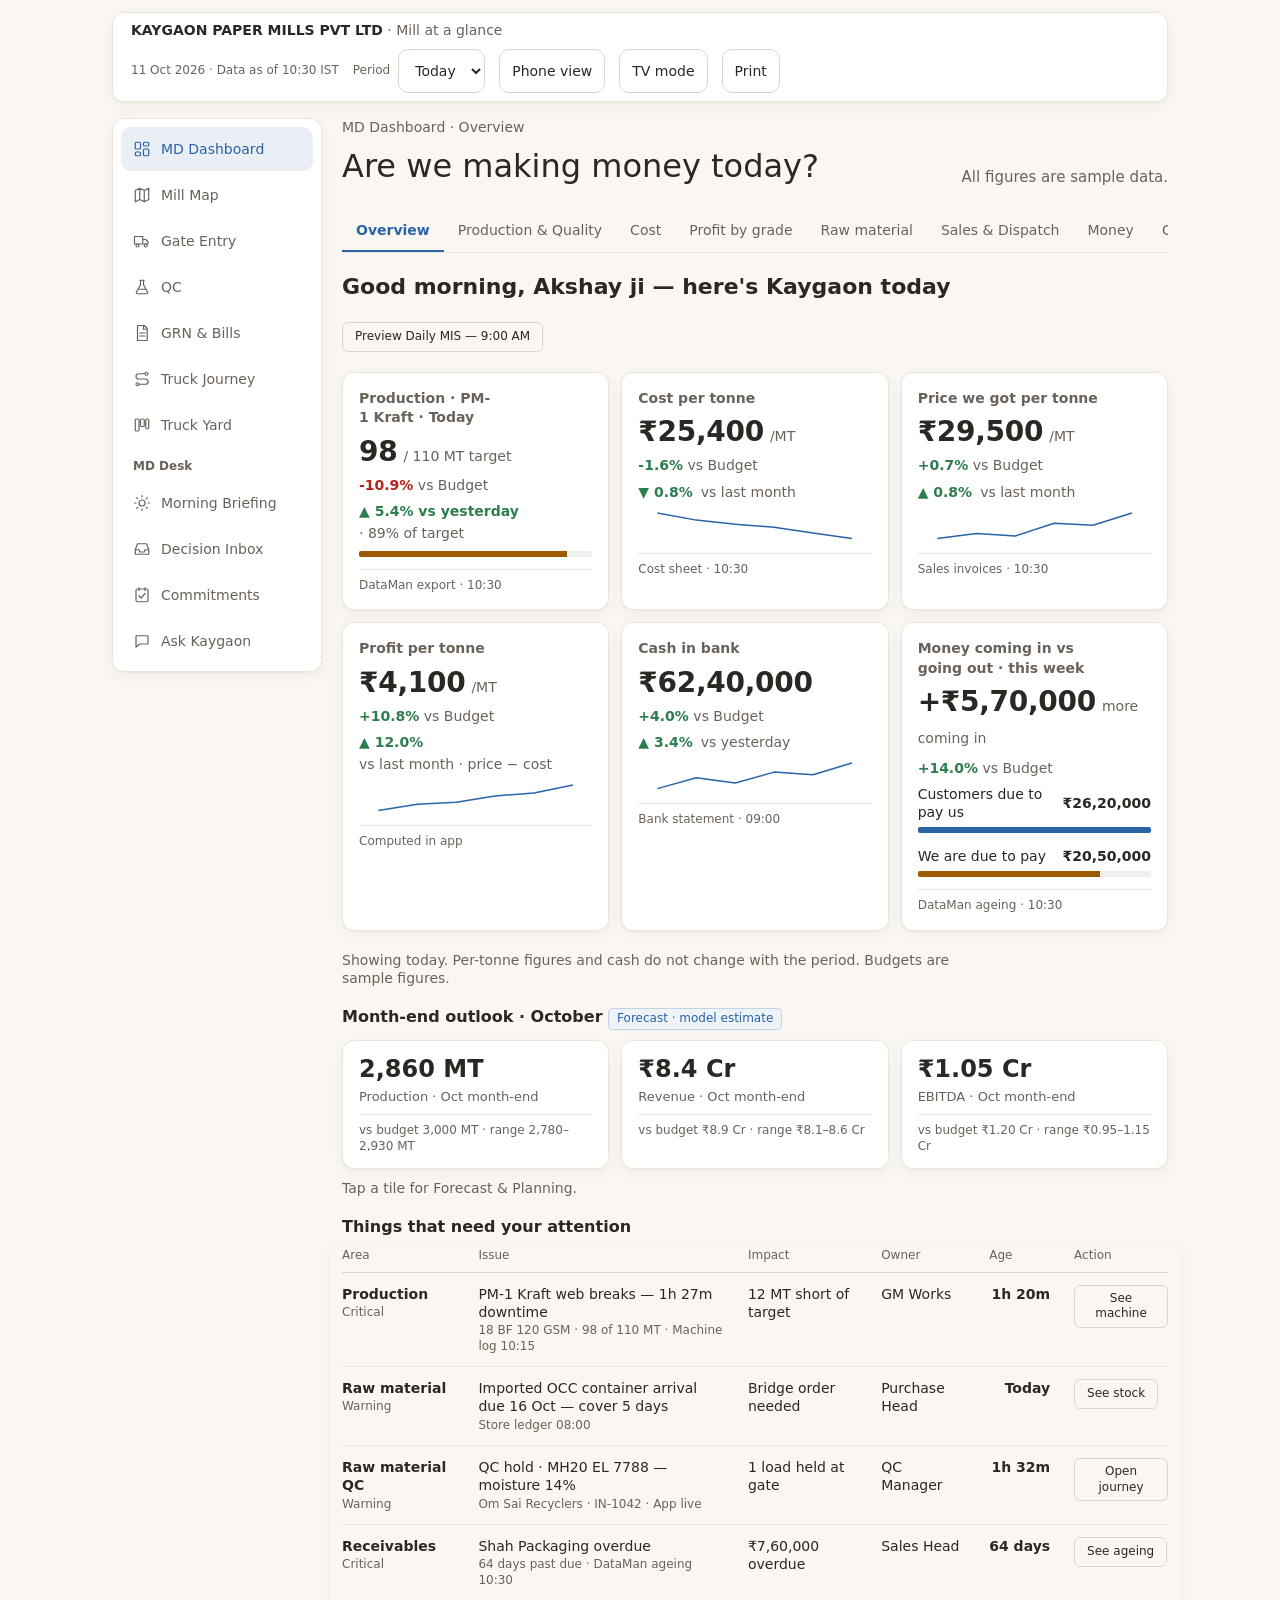
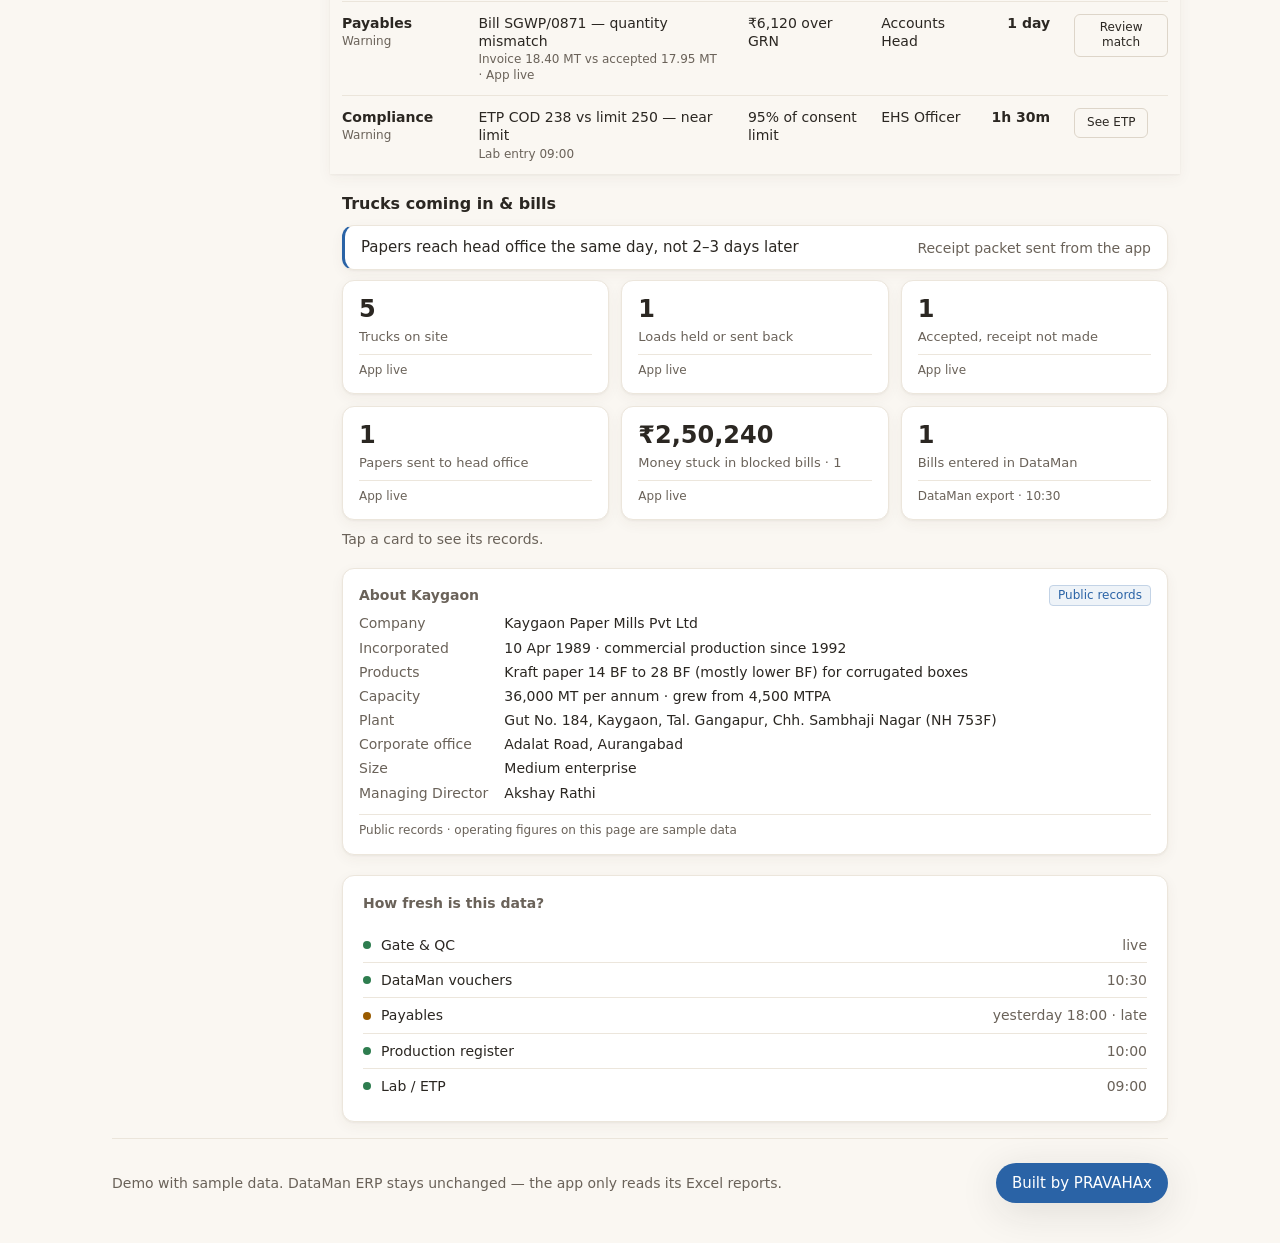
==== commit 561123f9: "Add PRAVAHAx credit" ====
--- a/index.html
+++ b/index.html
@@ -44,6 +44,7 @@
       </div>
       <footer class="foot">
         <p>Demo with sample data. DataMan ERP stays unchanged — the app only reads its Excel reports.</p>
+        <span class="badge"><span>Built by PRAVAHAx</span></span>
       </footer>
     </div>
     <div class="x-ovl" id="ovl" tabindex="-1" hidden></div>
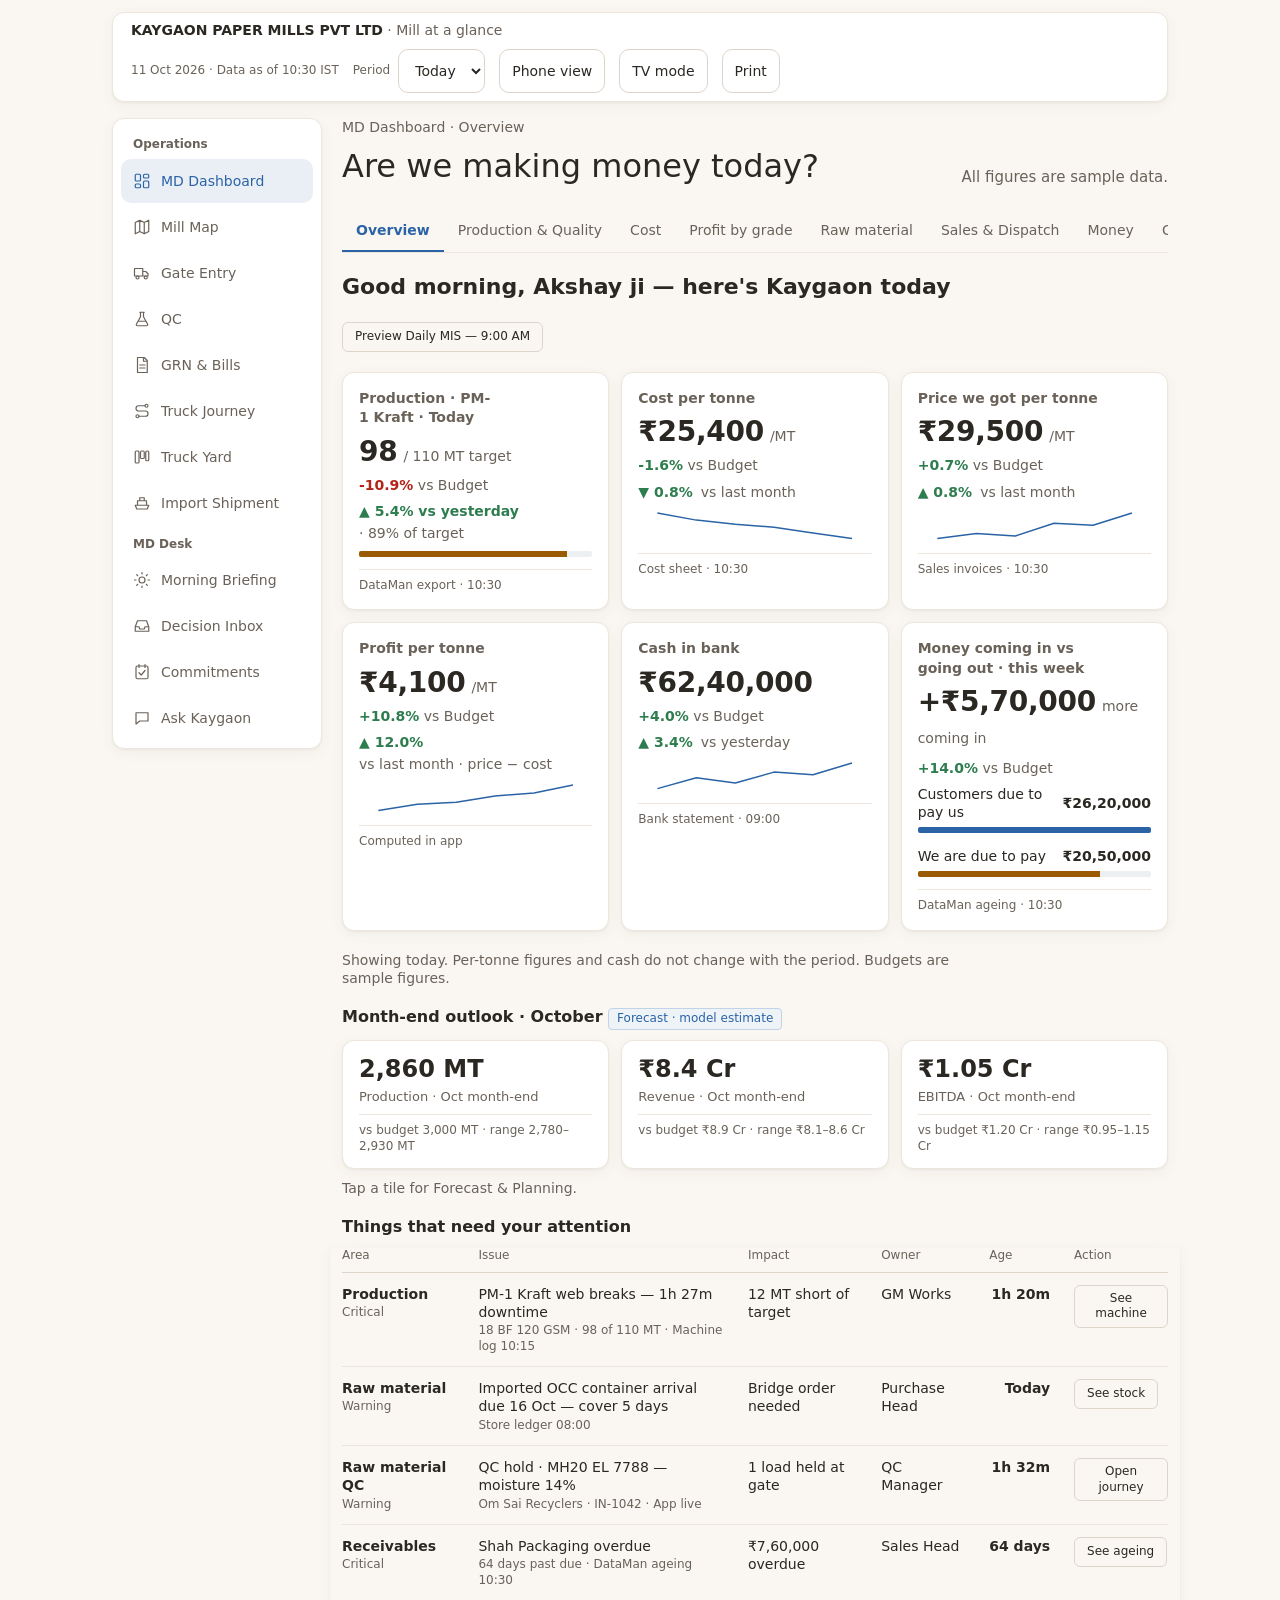
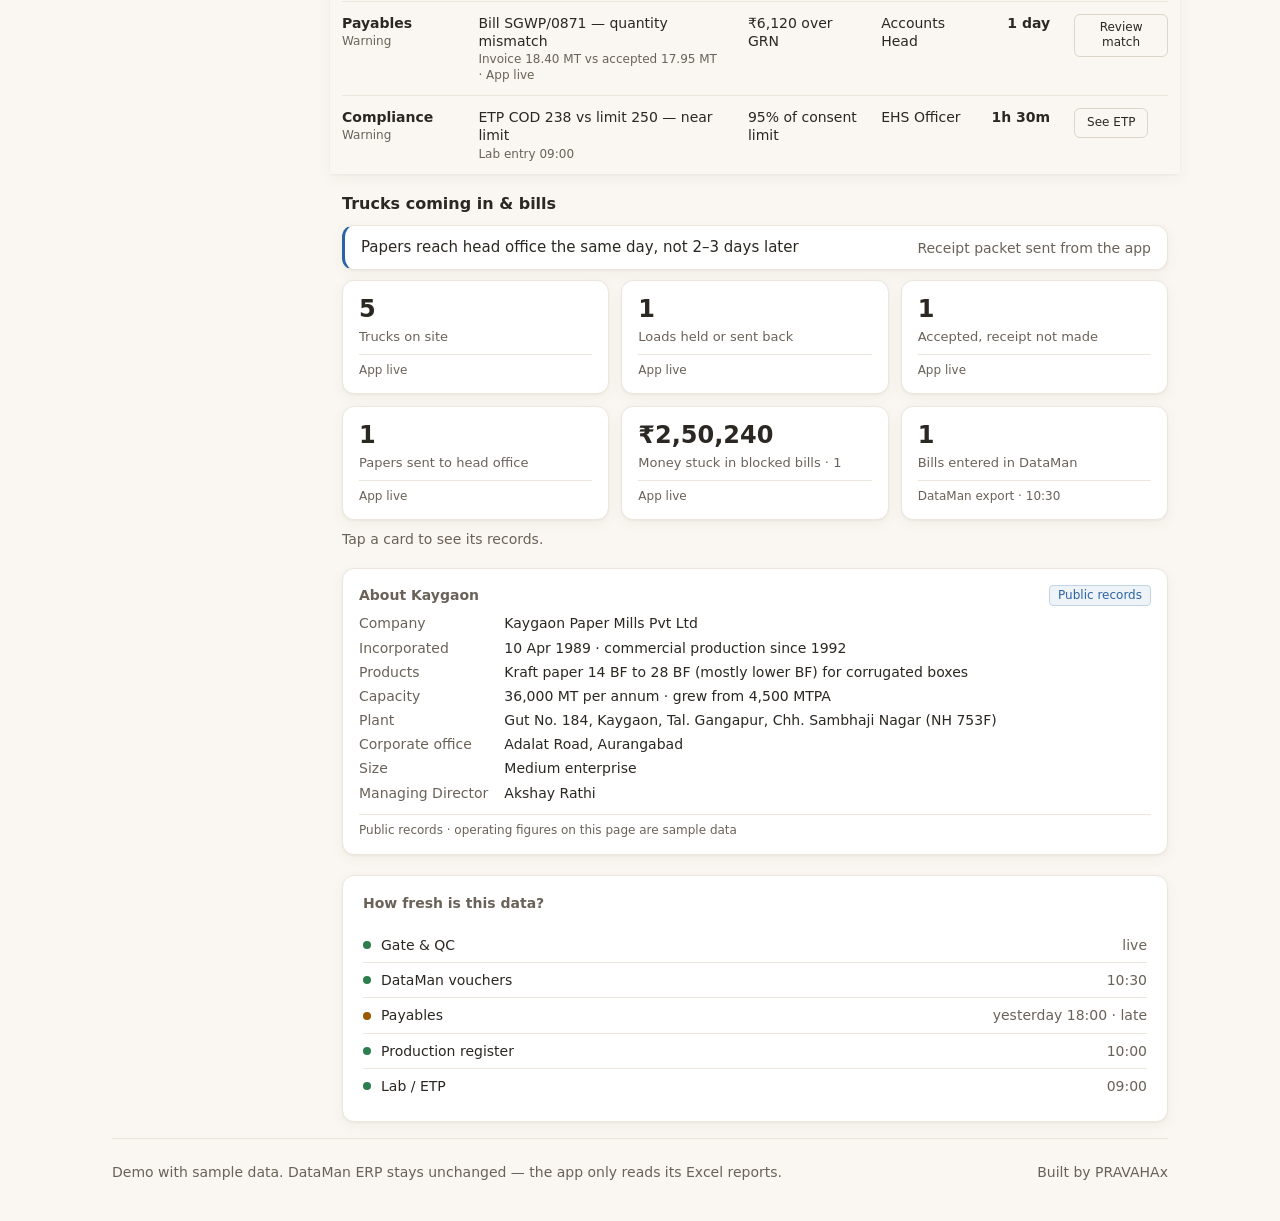
==== commit 72679d4a: "Rebuild purchase flow on real Kaygaon formats: weighbridge, GRN lab report, bill pass, import shipme" ====
--- a/index.html
+++ b/index.html
@@ -27,6 +27,7 @@
       </header>
       <div class="x-app">
         <nav class="x-side" aria-label="Screens">
+          <p class="x-grp">Operations</p>
           <button data-go="dash"><svg class="x-ic" viewBox="0 0 24 24" aria-hidden="true"><rect x="3" y="3" width="7" height="9" rx="1.5"/><rect x="14" y="3" width="7" height="5" rx="1.5"/><rect x="14" y="12" width="7" height="9" rx="1.5"/><rect x="3" y="16" width="7" height="5" rx="1.5"/></svg>MD Dashboard</button>
           <button data-go="map"><svg class="x-ic" viewBox="0 0 24 24" aria-hidden="true"><path d="M3 6l6-3 6 3 6-3v15l-6 3-6-3-6 3zM9 3v15M15 6v15"/></svg>Mill Map</button>
           <button data-go="gate"><svg class="x-ic" viewBox="0 0 24 24" aria-hidden="true"><path d="M2 6h11v10H2zM13 10h4l3 3v3h-7"/><circle cx="6" cy="18" r="2"/><circle cx="17" cy="18" r="2"/></svg>Gate Entry</button>
@@ -34,6 +35,7 @@
           <button data-go="grn"><svg class="x-ic" viewBox="0 0 24 24" aria-hidden="true"><path d="M6 2h9l4 4v16H6zM14 2v5h5M9 12h7M9 16h7"/></svg>GRN &amp; Bills</button>
           <button data-go="journey"><svg class="x-ic" viewBox="0 0 24 24" aria-hidden="true"><circle cx="6" cy="19" r="2"/><circle cx="18" cy="5" r="2"/><path d="M8 19h8.5a3.5 3.5 0 0 0 0-7h-9a3.5 3.5 0 0 1 0-7H16"/></svg>Truck Journey</button>
           <button data-go="yard"><svg class="x-ic" viewBox="0 0 24 24" aria-hidden="true"><rect x="3" y="4" width="5" height="16" rx="1.5"/><rect x="10" y="4" width="5" height="10" rx="1.5"/><rect x="17" y="4" width="4" height="13" rx="1.5"/></svg>Truck Yard</button>
+          <button data-go="imp"><svg class="x-ic" viewBox="0 0 24 24" aria-hidden="true"><path d="M3 15h18l-2 5H5zM6 15V9h12v6M9 9V5h6v4"/></svg>Import Shipment</button>
           <p class="x-grp">MD Desk</p>
           <button data-go="brief"><svg class="x-ic" viewBox="0 0 24 24" aria-hidden="true"><circle cx="12" cy="12" r="4"/><path d="M12 2v2M12 20v2M4.9 4.9l1.4 1.4M17.7 17.7l1.4 1.4M2 12h2M20 12h2M4.9 19.1l1.4-1.4M17.7 6.3l1.4-1.4"/></svg>Morning Briefing</button>
           <button data-go="inbox"><svg class="x-ic" viewBox="0 0 24 24" aria-hidden="true"><path d="M3 13l3-8h12l3 8v6H3zM3 13h5l1 3h6l1-3h5"/></svg>Decision Inbox</button>
@@ -44,7 +46,7 @@
       </div>
       <footer class="foot">
         <p>Demo with sample data. DataMan ERP stays unchanged — the app only reads its Excel reports.</p>
-        <span class="badge"><span>Built by PRAVAHAx</span></span>
+        <p>Built by PRAVAHAx</p>
       </footer>
     </div>
     <div class="x-ovl" id="ovl" tabindex="-1" hidden></div>
